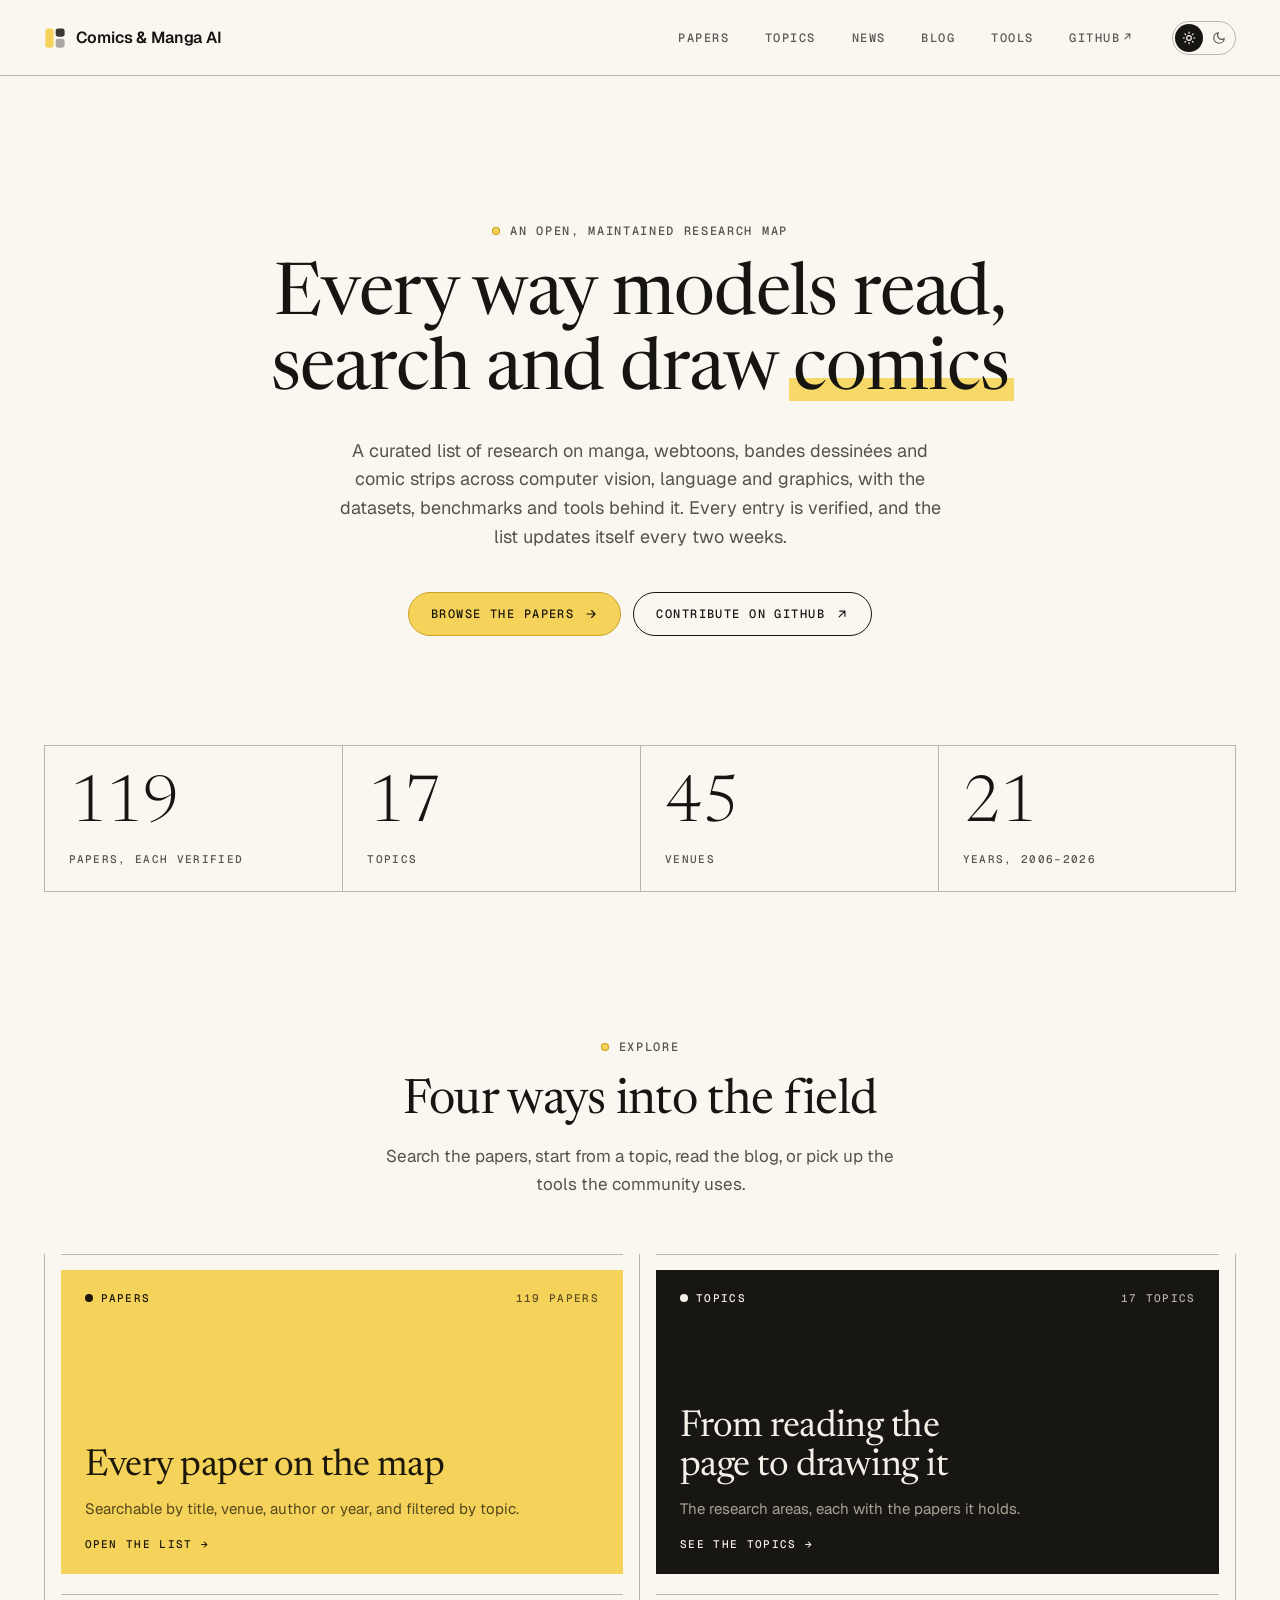
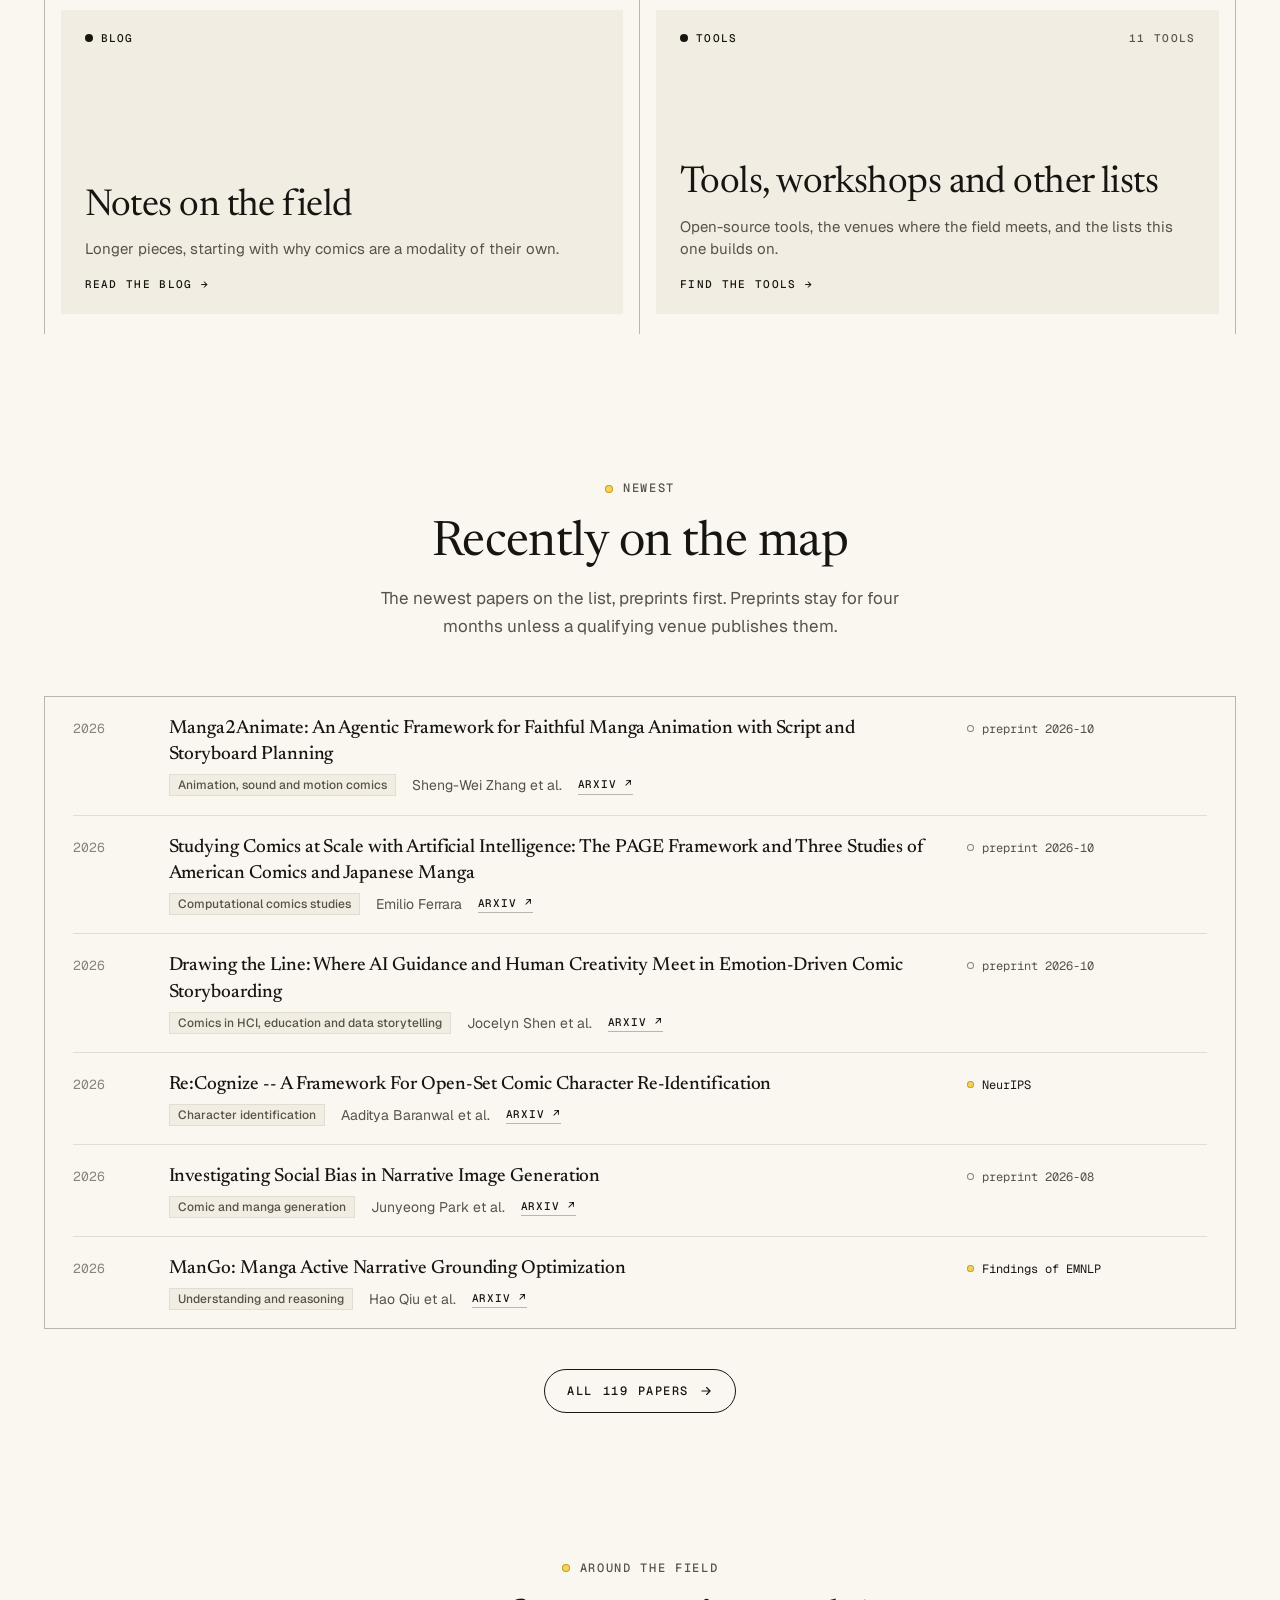
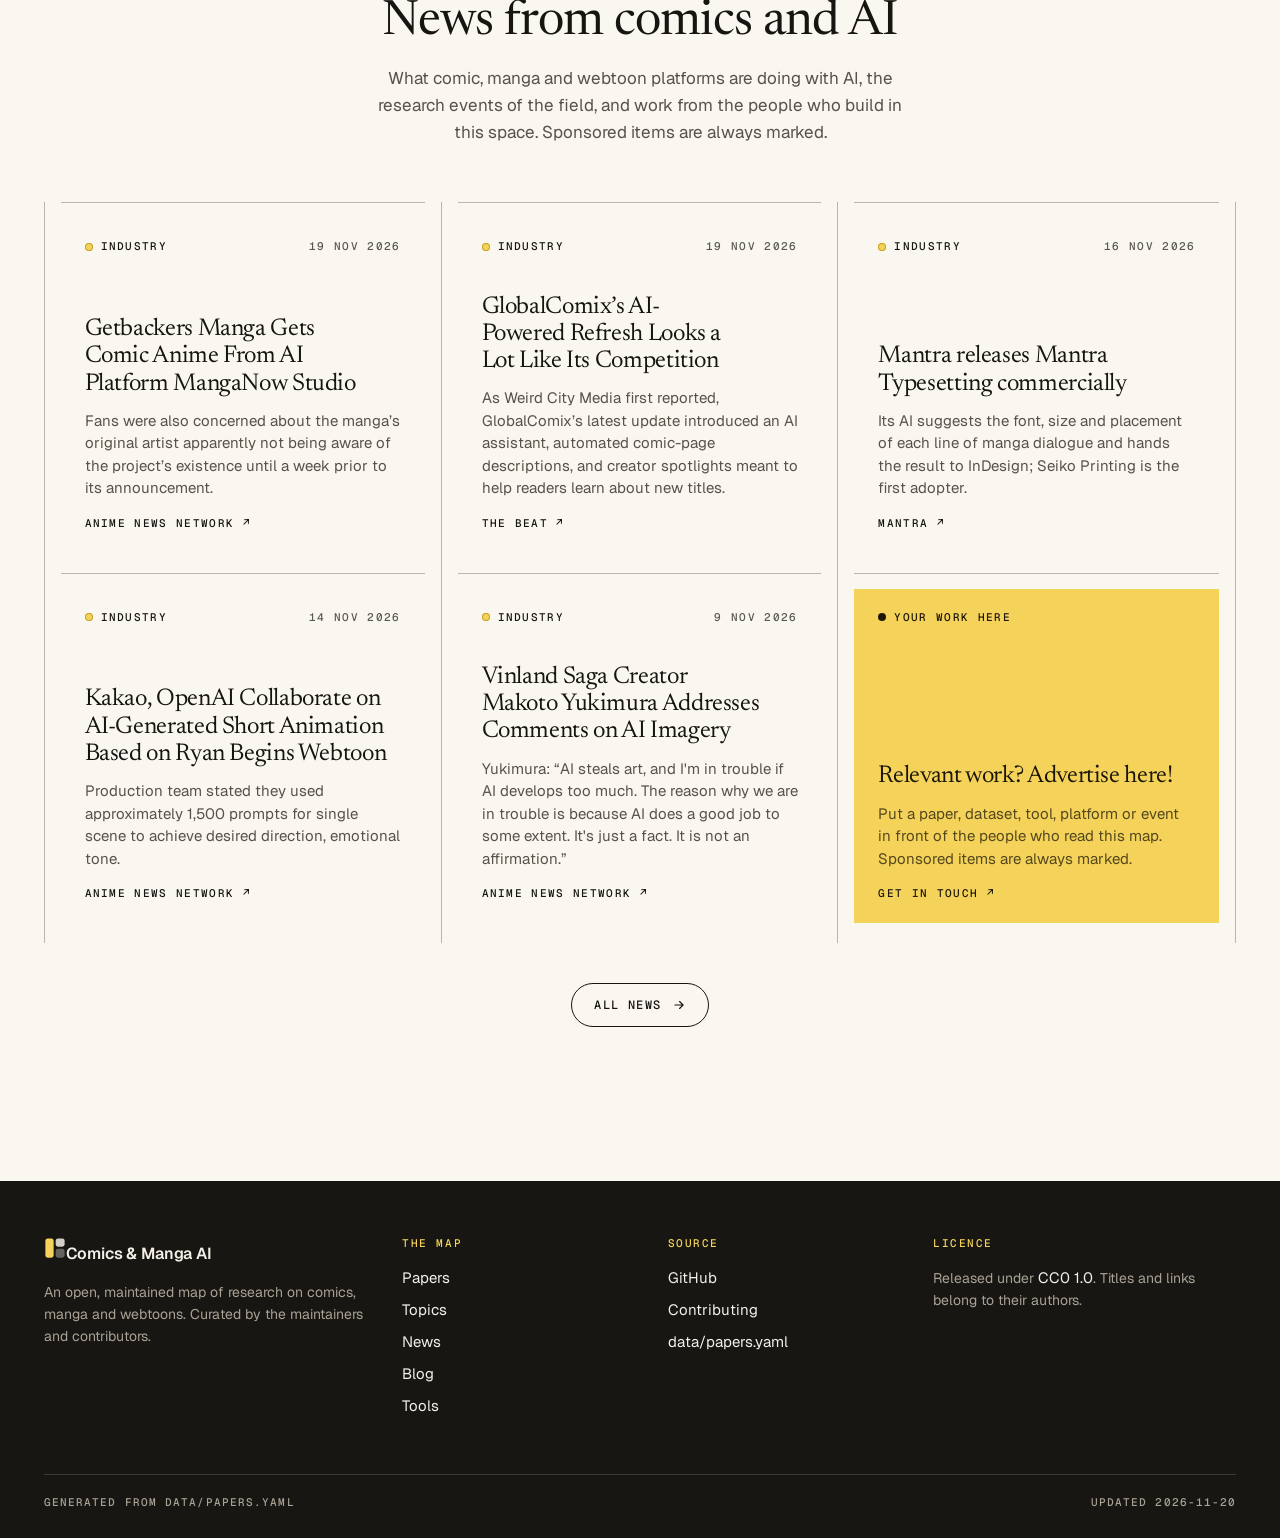
==== docs/index.html @ e6df6d10 "News page: every news item and sponsored placement on a page of its own, with a tab docs/news.html l" ====
<!doctype html>
<html lang="en">
<head>
<meta charset="utf-8">
<meta name="viewport" content="width=device-width, initial-scale=1, viewport-fit=cover">
<title>Awesome Comics &amp; Manga AI</title>
<link rel="icon" href="data:image/svg+xml,%3Csvg xmlns='http://www.w3.org/2000/svg' viewBox='0 0 32 32'%3E%3Crect x='2' y='2' width='12' height='28' rx='3.5' fill='%23f5d35a'/%3E%3Crect x='17' y='2' width='13' height='12' rx='3.5' fill='%23161512'/%3E%3Crect x='17' y='17' width='13' height='13' rx='3.5' fill='%239aa1ae'/%3E%3C/svg%3E">
<meta name="description" content="An open, maintained map of research on comics, manga and webtoons in computer vision, language and graphics.">
<meta property="og:type" content="website">
<meta property="og:site_name" content="Awesome Comics &amp; Manga AI">
<meta property="og:title" content="Awesome Comics &amp; Manga AI">
<meta property="og:description" content="An open, maintained map of research on comics, manga and webtoons in computer vision, language and graphics.">
<meta property="og:url" content="https://sochastic.me/awesome-comics-ai/">
<meta property="og:image" content="https://sochastic.me/awesome-comics-ai/assets/og.png">
<meta property="og:image:width" content="2400">
<meta property="og:image:height" content="1260">
<meta property="og:image:alt" content="Comics &amp; Manga AI: every way models read, search and draw comics. Papers, topics, blog and tools.">
<meta name="twitter:card" content="summary_large_image">
<meta name="twitter:title" content="Awesome Comics &amp; Manga AI">
<meta name="twitter:description" content="An open, maintained map of research on comics, manga and webtoons in computer vision, language and graphics.">
<meta name="twitter:image" content="https://sochastic.me/awesome-comics-ai/assets/og.png">
<link rel="preconnect" href="https://fonts.googleapis.com">
<link rel="preconnect" href="https://fonts.gstatic.com" crossorigin>
<link href="https://fonts.googleapis.com/css2?family=Geist:wght@300;400;500;600&family=Geist+Mono:wght@400;500&family=Newsreader:ital,opsz,wght@0,6..72,300..600;1,6..72,300..600&display=swap" rel="stylesheet">
<link rel="stylesheet" href="assets/site.css">
<script>try { var t = localStorage.getItem("theme"); if (t) document.documentElement.setAttribute("data-theme", t); } catch (e) {}</script>
<script src="assets/site.js" defer></script>
</head>
<body data-page="home">
<header class="top">
  <div class="wrap bar">
    <a class="brand" href="index.html"><svg class="mark" viewBox="0 0 32 32" aria-hidden="true"><rect x="2" y="2" width="12" height="28" rx="3.5" fill="#f5d35a"/><rect x="17" y="2" width="13" height="12" rx="3.5" fill="currentColor" opacity=".85"/><rect x="17" y="17" width="13" height="13" rx="3.5" fill="currentColor" opacity=".35"/></svg>Comics &amp; Manga AI</a>
    <nav class="nav" aria-label="Main">
      <a class="tab" href="papers.html"><svg viewBox="0 0 24 24" fill="none" stroke="currentColor" stroke-width="1.7" stroke-linecap="round" stroke-linejoin="round" aria-hidden="true"><path d="M14 3H7a2 2 0 0 0-2 2v14a2 2 0 0 0 2 2h10a2 2 0 0 0 2-2V8z"/><path d="M14 3v5h5M9 13h6M9 17h4"/></svg><span>Papers</span></a>
      <a class="tab" href="topics.html"><svg viewBox="0 0 24 24" fill="none" stroke="currentColor" stroke-width="1.7" stroke-linecap="round" stroke-linejoin="round" aria-hidden="true"><rect x="3" y="3" width="7.5" height="18" rx="2"/><rect x="13.5" y="3" width="7.5" height="7.5" rx="2"/><rect x="13.5" y="13.5" width="7.5" height="7.5" rx="2"/></svg><span>Topics</span></a>
      <a class="tab" href="news.html"><svg viewBox="0 0 24 24" fill="none" stroke="currentColor" stroke-width="1.7" stroke-linecap="round" stroke-linejoin="round" aria-hidden="true"><path d="M4 5.5A1.5 1.5 0 0 1 5.5 4h11A1.5 1.5 0 0 1 18 5.5V18a2 2 0 0 0 2 2H6a2 2 0 0 1-2-2z"/><path d="M18 9h1.5A1.5 1.5 0 0 1 21 10.5V18a2 2 0 0 1-2 2"/><path d="M8 8h6M8 12h6M8 16h3"/></svg><span>News</span></a>
      <a class="tab" href="blog.html"><svg viewBox="0 0 24 24" fill="none" stroke="currentColor" stroke-width="1.7" stroke-linecap="round" stroke-linejoin="round" aria-hidden="true"><path d="M3 5.5A1.5 1.5 0 0 1 4.5 4H9a3 3 0 0 1 3 3v13a2.5 2.5 0 0 0-2.5-2.5h-5A1.5 1.5 0 0 1 3 16z"/><path d="M21 5.5A1.5 1.5 0 0 0 19.5 4H15a3 3 0 0 0-3 3v13a2.5 2.5 0 0 1 2.5-2.5h5a1.5 1.5 0 0 0 1.5-1.5z"/></svg><span>Blog</span></a>
      <a class="tab" href="tools.html"><svg viewBox="0 0 24 24" fill="none" stroke="currentColor" stroke-width="1.7" stroke-linecap="round" stroke-linejoin="round" aria-hidden="true"><path d="M14.7 6.3a4 4 0 0 0-5.4 5.4L3 18l3 3 6.3-6.3a4 4 0 0 0 5.4-5.4l-2.6 2.6-2.4-.6-.6-2.4z"/></svg><span>Tools</span></a>
      <a class="tab" data-repo="" href="https://github.com/eternal-f1ame/awesome-comics-ai"><svg viewBox="0 0 24 24" fill="none" stroke="currentColor" stroke-width="1.7" stroke-linecap="round" stroke-linejoin="round" aria-hidden="true"><path d="M9 19c-4.3 1.4-4.3-2.5-6-3m12 5v-3.5c0-1 .1-1.4-.5-2 2.8-.3 5.5-1.4 5.5-6a4.6 4.6 0 0 0-1.3-3.2 4.2 4.2 0 0 0-.1-3.2s-1.1-.3-3.5 1.3a12.3 12.3 0 0 0-6.2 0C6.5 2.8 5.4 3.1 5.4 3.1a4.2 4.2 0 0 0-.1 3.2A4.6 4.6 0 0 0 4 9.5c0 4.6 2.7 5.7 5.5 6-.6.6-.6 1.2-.5 2V21"/></svg><span>GitHub</span><span class="ext" aria-hidden="true">↗</span></a>
    </nav>
    <div class="theme" role="group" aria-label="Colour theme">
      <button type="button" data-t="light" aria-label="Light theme" aria-pressed="false"><svg viewBox="0 0 24 24" fill="none" stroke="currentColor" stroke-width="2" stroke-linecap="round"><circle cx="12" cy="12" r="4"/><path d="M12 2v2M12 20v2M4.9 4.9l1.4 1.4M17.7 17.7l1.4 1.4M2 12h2M20 12h2M4.9 19.1l1.4-1.4M17.7 6.3l1.4-1.4"/></svg></button>
      <button type="button" data-t="dark" aria-label="Dark theme" aria-pressed="false"><svg viewBox="0 0 24 24" fill="none" stroke="currentColor" stroke-width="2" stroke-linecap="round" stroke-linejoin="round"><path d="M21 12.8A9 9 0 1 1 11.2 3a7 7 0 0 0 9.8 9.8z"/></svg></button>
    </div>
  </div>
</header>

<main class="wrap" id="top">
  <header class="hero">
    <p class="eyebrow">An open, maintained research map</p>
    <h1>Every way models read, search and draw <span class="hl">comics</span></h1>
    <p class="lead">A curated list of research on manga, webtoons, bandes dessinées and comic strips across computer vision, language and graphics, with the datasets, benchmarks and tools behind it. Every entry is verified, and the list updates itself every two weeks.</p>
    <div class="cta">
      <a class="btn primary" href="papers.html">Browse the papers <svg viewBox="0 0 24 24" fill="none" stroke="currentColor" stroke-width="2" stroke-linecap="round" stroke-linejoin="round" aria-hidden="true"><path d="M5 12h14M13 6l6 6-6 6"/></svg></a>
      <a class="btn" data-repo="" href="https://github.com/eternal-f1ame/awesome-comics-ai">Contribute on GitHub <svg viewBox="0 0 24 24" fill="none" stroke="currentColor" stroke-width="2" stroke-linecap="round" stroke-linejoin="round" aria-hidden="true"><path d="M7 17 17 7M8 7h9v9"/></svg></a>
    </div>
  </header>

  <div class="stats frame reveal" id="stats"></div>

  <section>
    <div class="sechead reveal"><p class="eyebrow">Explore</p><h2>Four ways into the field</h2><p>Search the papers, start from a topic, read the blog, or pick up the tools the community uses.</p></div>
    <div class="tiles">
      <div class="cell reveal"><a class="tile sun" href="papers.html"><span class="k"><span>Papers</span><em data-count="papers">Papers</em></span><h3>Every paper on the map</h3><p>Searchable by title, venue, author or year, and filtered by topic.</p><span class="go">Open the list →</span></a></div>
      <div class="cell reveal"><a class="tile ink" href="topics.html"><span class="k"><span>Topics</span><em data-count="topics">Topics</em></span><h3>From reading the page to drawing it</h3><p>The research areas, each with the papers it holds.</p><span class="go">See the topics →</span></a></div>
      <div class="cell reveal"><a class="tile" href="blog.html"><span class="k"><span>Blog</span></span><h3>Notes on the field</h3><p>Longer pieces, starting with why comics are a modality of their own.</p><span class="go">Read the blog →</span></a></div>
      <div class="cell reveal"><a class="tile" href="tools.html"><span class="k"><span>Tools</span><em data-count="tools">Tools</em></span><h3>Tools, workshops and other lists</h3><p>Open-source tools, the venues where the field meets, and the lists this one builds on.</p><span class="go">Find the tools →</span></a></div>
    </div>
  </section>

  <section>
    <div class="sechead reveal"><p class="eyebrow">Newest</p><h2>Recently on the map</h2><p>The newest papers on the list, preprints first. Preprints stay for four months unless a qualifying venue publishes them.</p></div>
    <div class="list frame reveal" id="newest"></div>
    <div class="more"><a class="btn" href="papers.html">All <span data-count="papers-n"></span> papers <svg viewBox="0 0 24 24" fill="none" stroke="currentColor" stroke-width="2" stroke-linecap="round" stroke-linejoin="round" aria-hidden="true"><path d="M5 12h14M13 6l6 6-6 6"/></svg></a></div>
  </section>

  <section>
    <div class="sechead reveal"><p class="eyebrow">Around the field</p><h2>News from comics and AI</h2><p>What comic, manga and webtoon platforms are doing with AI, the research events of the field, and work from the people who build in this space. Sponsored items are always marked.</p></div>
    <div class="tiles three" id="news"></div>
    <div class="more"><a class="btn" href="news.html">All news <svg viewBox="0 0 24 24" fill="none" stroke="currentColor" stroke-width="2" stroke-linecap="round" stroke-linejoin="round" aria-hidden="true"><path d="M5 12h14M13 6l6 6-6 6"/></svg></a></div>
  </section>
</main>

<footer class="foot">
  <div class="wrap">
    <div class="cols">
      <div><a class="brand" href="index.html"><svg class="mark" viewBox="0 0 32 32" aria-hidden="true"><rect x="2" y="2" width="12" height="28" rx="3.5" fill="#f5d35a"/><rect x="17" y="2" width="13" height="12" rx="3.5" fill="currentColor" opacity=".85"/><rect x="17" y="17" width="13" height="13" rx="3.5" fill="currentColor" opacity=".35"/></svg>Comics &amp; Manga AI</a><p>An open, maintained map of research on comics, manga and webtoons. Curated by the maintainers and contributors.</p></div>
      <div><p class="fl">The map</p><a href="papers.html">Papers</a><a href="topics.html">Topics</a><a href="news.html">News</a><a href="blog.html">Blog</a><a href="tools.html">Tools</a></div>
      <div><p class="fl">Source</p><a data-repo="" href="https://github.com/eternal-f1ame/awesome-comics-ai">GitHub</a><a data-repo="/blob/main/CONTRIBUTING.md" href="https://github.com/eternal-f1ame/awesome-comics-ai/blob/main/CONTRIBUTING.md">Contributing</a><a data-repo="/blob/main/data/papers.yaml" href="https://github.com/eternal-f1ame/awesome-comics-ai/blob/main/data/papers.yaml">data/papers.yaml</a></div>
      <div><p class="fl">Licence</p><p>Released under <a href="https://creativecommons.org/publicdomain/zero/1.0/" style="display:inline;margin:0">CC0 1.0</a>. Titles and links belong to their authors.</p></div>
    </div>
    <div class="base"><span>Generated from data/papers.yaml</span><span id="updated-foot"></span></div>
  </div>
</footer>
</body>
</html>
---- docs/assets/site.css ----
/* Units: rem for text, spacing, sizes and radii, so the page follows the reader's text size; em for breakpoints, so the layout reflows
   when that size grows; px only for hairlines (2px or less), borders, shadows, blur, motion offsets and textures. */
/* A flat warm sheet, ink type, hairline rules that organise every page into a framed grid, and one highlighter yellow. */
:root {
  --bg: #faf7f1; --tint: #f2ede3; --tint-2: #ebe5d9; --ink: #171512; --muted: #57524a; --faint: #8a8478;
  --rule: #bbb6ac; --line: #e2ddd3;
  --accent: #f5d35a; --accent-2: #efc93f; --accent-ink: #1c1708; --accent-soft: rgba(245, 211, 90, .32); --accent-text: #7a5b00; --accent-line: #c9a227; --hl: #f6d968;
  --dark: #181613; --dark-2: #24211d; --dark-ink: #f4f0e7; --dark-muted: #a9a294; --dark-rule: rgba(244, 240, 231, .16);
  --g3: #d9d3c7;
  --serif: Newsreader, "Iowan Old Style", "Palatino Linotype", Palatino, Georgia, serif;
  --sans: Geist, system-ui, -apple-system, "Segoe UI", Roboto, sans-serif;
  --monof: "Geist Mono", ui-monospace, SFMono-Regular, Menlo, monospace;
  --gut: clamp(1.125rem, 3.4vw, 3rem);
  color-scheme: light;
}
@media (prefers-color-scheme: dark) {
  :root:not([data-theme="light"]) {
    --bg: #141311; --tint: #1c1a17; --tint-2: #24211d; --ink: #ede8dd; --muted: #b0a898; --faint: #7e786c;
    --rule: rgba(237, 232, 221, .24); --line: rgba(237, 232, 221, .1);
    --accent: #f3d56e; --accent-2: #f6dd85; --accent-ink: #17140a; --accent-soft: rgba(243, 213, 110, .16); --accent-text: #f1d77f; --accent-line: #f3d56e; --hl: rgba(243, 213, 110, .34);
    --dark: #221f1b; --dark-2: #2b2823; --dark-ink: #ede8dd; --dark-muted: #a39c8e; --dark-rule: rgba(237, 232, 221, .14);
    --g3: #3a352e; color-scheme: dark;
  }
}
:root[data-theme="dark"] {
  --bg: #141311; --tint: #1c1a17; --tint-2: #24211d; --ink: #ede8dd; --muted: #b0a898; --faint: #7e786c;
  --rule: rgba(237, 232, 221, .24); --line: rgba(237, 232, 221, .1);
  --accent: #f3d56e; --accent-2: #f6dd85; --accent-ink: #17140a; --accent-soft: rgba(243, 213, 110, .16); --accent-text: #f1d77f; --accent-line: #f3d56e; --hl: rgba(243, 213, 110, .34);
  --dark: #221f1b; --dark-2: #2b2823; --dark-ink: #ede8dd; --dark-muted: #a39c8e; --dark-rule: rgba(237, 232, 221, .14);
  --g3: #3a352e; color-scheme: dark;
}
* { box-sizing: border-box; }
html { scroll-behavior: smooth; scroll-padding-top: 5.5rem; overflow-x: clip; }
body { margin: 0; background: var(--bg); color: var(--ink); font: 1rem/1.6 var(--sans); -webkit-font-smoothing: antialiased; overflow-x: clip; }
a { color: inherit; }
.mono { font-family: var(--monof); }
.wrap { max-width: 90rem; margin: 0 auto; padding: 0 var(--gut); }
h1, h2 { font-family: var(--serif); font-weight: 400; letter-spacing: -.014em; font-optical-sizing: auto; }

/* the header: the name on the left, the pages on the right, a hairline under both */
.top { position: sticky; top: 0; z-index: 20; background: var(--bg); view-transition-name: site-top; }
.bar { display: flex; align-items: center; gap: 2.5rem; height: 4.75rem; border-bottom: 1px solid var(--rule); }
.brand { display: flex; align-items: center; gap: 0.625rem; margin-right: auto; font-weight: 600; font-size: 1rem; letter-spacing: -.01em; text-decoration: none; white-space: nowrap; }
.mark { width: 1.375rem; height: 1.375rem; flex: none; }
.nav { position: relative; display: flex; align-items: center; gap: 2.25rem; }
.nav a.tab { position: relative; display: flex; align-items: center; padding: 0.5rem 0; font: 500 0.75rem/1 var(--monof); letter-spacing: .12em; text-transform: uppercase; color: var(--ink); text-decoration: none; opacity: .7; transition: opacity .2s; }
.nav a.tab:hover, .nav a.tab.on { opacity: 1; }
.nav a.tab svg { display: none; width: 1.25rem; height: 1.25rem; flex: none; }
.nav a.tab .ext { margin-left: 0.25rem; }
.nav-line { position: absolute; left: 0; top: 0; height: 1.5px; width: 0; background: var(--ink); opacity: 0; pointer-events: none;
  transition: transform .45s cubic-bezier(.3, 1.1, .4, 1), width .45s cubic-bezier(.3, 1.1, .4, 1), opacity .2s; }
.theme { display: flex; gap: 2px; padding: 0.125rem; border: 1px solid var(--rule); border-radius: 999px; }
.theme button { width: 1.75rem; height: 1.75rem; border: 0; border-radius: 999px; background: transparent; color: var(--muted); display: grid; place-items: center; cursor: pointer; transition: background .2s, color .2s; }
.theme button[aria-pressed="true"] { background: var(--ink); color: var(--bg); }
.theme svg { width: 0.875rem; height: 0.875rem; }

/* labels: a dot and small capitals */
.eyebrow { display: inline-flex; align-items: center; gap: 0.625rem; margin: 0 0 1.375rem; font: 500 0.75rem/1.2 var(--monof); letter-spacing: .14em; text-transform: uppercase; color: var(--muted); }
.eyebrow::before { content: ""; width: 0.5rem; height: 0.5rem; border-radius: 50%; background: var(--accent); box-shadow: inset 0 0 0 1px var(--accent-line); flex: none; }

/* the home statement and every page's title: centred, with room around them */
.hero, .pagehead { text-align: center; }
.hero { padding: clamp(5rem, 11vw, 9.5rem) 0 clamp(4rem, 8.5vw, 7.5rem); }
.hero h1 { margin: 0 auto; max-width: 15em; font-size: clamp(2.5rem, 5.6vw, 4.75rem); line-height: 1.05; text-wrap: balance; }
.hl { background: linear-gradient(transparent 58%, var(--hl) 58%, var(--hl) 90%, transparent 90%); padding: 0 .06em; margin: 0 -.06em; -webkit-box-decoration-break: clone; box-decoration-break: clone; }
.lead { margin: 1.625rem auto 0; max-width: 38rem; font-size: 1.125rem; line-height: 1.6; color: var(--muted); text-wrap: pretty; }
.pagehead { padding: clamp(4.5rem, 10vw, 8.5rem) 0 clamp(3rem, 6.5vw, 5.5rem); }
.pagehead h1 { margin: 0 auto; max-width: 14em; font-size: clamp(2.75rem, 6.6vw, 5.5rem); line-height: 1.02; letter-spacing: -.022em; text-wrap: balance; }
.cta { display: flex; justify-content: center; gap: 0.75rem; flex-wrap: wrap; margin-top: 2.5rem; }
.btn { display: inline-flex; align-items: center; gap: 0.625rem; padding: 0.875rem 1.375rem; border: 1px solid var(--ink); border-radius: 999px; font: 500 0.75rem/1 var(--monof); letter-spacing: .12em; text-transform: uppercase; text-decoration: none; transition: background .2s, color .2s, border-color .2s; }
.btn:hover { background: var(--ink); color: var(--bg); }
.btn.primary { background: var(--accent); border-color: var(--accent-line); color: var(--accent-ink); }
.btn.primary:hover { background: var(--accent-2); color: var(--accent-ink); }
.btn svg { width: 0.875rem; height: 0.875rem; flex: none; }

/* a framed block: hairlines down both sides, as the grid's edges */
.frame { border-left: 1px solid var(--rule); border-right: 1px solid var(--rule); }

/* numbers */
.stats { display: grid; grid-template-columns: repeat(4, minmax(0, 1fr)); border-top: 1px solid var(--rule); border-bottom: 1px solid var(--rule); }
.stats div { padding: 1.75rem 1.5rem 1.5rem; border-left: 1px solid var(--rule); }
.stats div:first-child { border-left: 0; }
.stats b { display: block; font-family: var(--serif); font-weight: 300; font-size: clamp(2.5rem, 5vw, 4.25rem); letter-spacing: -.02em; line-height: 1; font-variant-numeric: lining-nums; }
.stats span { display: block; margin-top: 0.875rem; font: 500 0.6875rem/1.4 var(--monof); letter-spacing: .12em; text-transform: uppercase; color: var(--muted); }

/* section titles, centred like the page titles but smaller */
.sechead { text-align: center; margin: clamp(5.5rem, 11vw, 9rem) auto clamp(2.5rem, 5vw, 3.5rem); max-width: 44rem; }
.sechead h2 { margin: 0; font-size: clamp(2rem, 3.8vw, 3.25rem); line-height: 1.06; text-wrap: balance; }
.sechead p:not(.eyebrow) { margin: 1rem auto 0; max-width: 34rem; font-size: 1.0625rem; color: var(--muted); }
.subhead { display: flex; align-items: baseline; justify-content: space-between; gap: 1rem; margin: clamp(4rem, 8vw, 6rem) 0 0; padding: 0 0 1rem; font: 500 0.75rem/1.2 var(--monof); letter-spacing: .14em; text-transform: uppercase; color: var(--muted); }

/* tiles: a grid framed by hairlines, a hairline above each tile */
/* the frame stays whole when the last row is short: the grid carries both outer lines, each cell the line on its right but the last in its row */
.tiles { display: grid; grid-template-columns: repeat(2, minmax(0, 1fr)); border-left: 1px solid var(--rule); border-right: 1px solid var(--rule); }
.tiles.three { grid-template-columns: repeat(3, minmax(0, 1fr)); }
.cell { position: relative; padding: 1rem 1rem 1.25rem; border-right: 1px solid var(--rule); }
.tiles > .cell:nth-child(2n), .tiles.three > .cell:nth-child(3n) { border-right: 0; }
.tiles.three > .cell:nth-child(3n + 1), .tiles.three > .cell:nth-child(3n + 2) { border-right: 1px solid var(--rule); }
.cell::before { content: ""; position: absolute; top: 0; left: 1rem; right: 1rem; height: 1px; background: var(--rule); }
.tile { display: flex; flex-direction: column; height: 100%; min-height: 19rem; padding: 1.375rem 1.5rem 1.5rem; background: var(--tint); text-decoration: none; transition: background .25s; }
.tiles.three .tile { min-height: 15rem; }
.tile:hover { background: var(--tint-2); }
.tile.plain { background: transparent; }
.tile.plain:hover { background: var(--tint); }
.tile.ink { background: var(--dark); color: var(--dark-ink); }
.tile.ink:hover { background: var(--dark-2); }
.tile.sun { background: var(--accent); color: var(--accent-ink); }
.tile.sun:hover { background: var(--accent-2); }
/* a sponsored item: the tint of the page tiles, a hairline frame and its label in ochre, so it never passes for news */
.tile.ad { box-shadow: inset 0 0 0 1px var(--accent-line); }
.tile.ad .k { color: var(--accent-text); }
.tile .k { display: flex; align-items: center; gap: 0.5rem; font: 500 0.6875rem/1.2 var(--monof); letter-spacing: .12em; text-transform: uppercase; }
.tile .k::before { content: ""; width: 0.5rem; height: 0.5rem; border-radius: 50%; background: currentColor; flex: none; }
.tile .k em { margin-left: auto; font-style: normal; opacity: .7; }
.tile h3 { margin: auto 0 0; padding-top: 2.5rem; font-family: var(--serif); font-weight: 400; font-size: clamp(1.875rem, 2.9vw, 2.75rem); line-height: 1.04; letter-spacing: -.015em; text-wrap: balance; }
.tiles.three .tile h3 { font-size: clamp(1.375rem, 1.9vw, 1.75rem); line-height: 1.12; }
.tile p { margin: 0.75rem 0 0; max-width: 32rem; font-size: 0.9375rem; line-height: 1.5; color: var(--muted); }
.tile.ink p { color: var(--dark-muted); }
.tile.sun p { color: rgba(28, 23, 8, .74); }
.tile .go { display: inline-block; margin-top: 1.125rem; font: 500 0.6875rem/1 var(--monof); letter-spacing: .12em; text-transform: uppercase; transition: transform .25s; }
.tile:hover .go { transform: translateX(0.25rem); }

/* the list: a search, filter pills, and rows ruled like a table inside the frame */
/* the search and the topic menu side by side */
.controls { display: flex; gap: 0.75rem; max-width: 72rem; margin: 0 auto; }
.controls .search { flex: 1; min-width: 0; max-width: none; margin: 0; }
.pick { position: relative; flex: 0 0 19rem; display: block; }
.pick select { appearance: none; -webkit-appearance: none; width: 100%; height: 3.5rem; margin: 0; padding: 0 3rem 0 1.25rem; border: 1px solid var(--rule); border-radius: 0; background: var(--bg); color: var(--ink); font: 500 0.75rem/1 var(--monof); letter-spacing: .1em; text-transform: uppercase; text-overflow: ellipsis; cursor: pointer; transition: border-color .2s, background .2s; }
.pick select:hover, .pick select:focus-visible { border-color: var(--ink); outline: none; }
.pick.on select { background: var(--accent); border-color: var(--accent-line); color: var(--accent-ink); }
.pick svg { position: absolute; right: 1.125rem; top: 50%; width: 1rem; height: 1rem; transform: translateY(-50%); pointer-events: none; color: var(--muted); }
.pick.on svg { color: var(--accent-ink); }
/* the preprint switch: off shows published papers only */
.toggle { flex: none; display: inline-flex; align-items: center; gap: 0.75rem; height: 3.5rem; padding: 0 1.25rem; border: 1px solid var(--rule); background: var(--bg); color: var(--ink); font: 500 0.75rem/1 var(--monof); letter-spacing: .1em; text-transform: uppercase; cursor: pointer; white-space: nowrap; transition: border-color .2s, background .2s; }
.toggle:hover { border-color: var(--ink); }
.toggle .box { width: 0.875rem; height: 0.875rem; border: 1px solid currentColor; display: grid; place-items: center; }
.toggle[aria-pressed="true"] { background: var(--accent); border-color: var(--accent-line); color: var(--accent-ink); }
.toggle[aria-pressed="true"] .box::after { content: ""; width: 0.5rem; height: 0.5rem; background: currentColor; }
.toggle small { font-size: 0.6875rem; opacity: .6; }
.toggle:focus-visible { outline: 2px solid var(--accent-line); outline-offset: 3px; }
.sr { position: absolute; width: 1px; height: 1px; overflow: hidden; clip: rect(0 0 0 0); white-space: nowrap; }
.search { display: flex; align-items: center; gap: 0.875rem; max-width: 46rem; height: 3.5rem; margin: 0 auto; padding: 0 1.25rem; border: 1px solid var(--rule); background: var(--bg); transition: border-color .2s; }
.search:focus-within { border-color: var(--ink); }
.search svg { width: 1.125rem; height: 1.125rem; color: var(--muted); flex: none; }
.search input { flex: 1; min-width: 0; border: 0; background: transparent; font: inherit; font-size: 1.0625rem; color: var(--ink); outline: none; }
.search input::placeholder { color: var(--faint); }
.search kbd { font: 500 0.75rem/1 var(--monof); color: var(--muted); border: 1px solid var(--line); padding: 0.3125rem 0.4375rem; }
.try { display: flex; flex-wrap: wrap; justify-content: center; align-items: center; gap: 0.5rem; margin: 1rem auto 0; }
.try span { font: 500 0.6875rem/1 var(--monof); letter-spacing: .12em; text-transform: uppercase; color: var(--faint); margin-right: 0.25rem; }
.pill { border: 1px solid var(--rule); background: transparent; color: var(--ink); border-radius: 999px; font: 500 0.6875rem/1.2 var(--monof); letter-spacing: .1em; text-transform: uppercase; cursor: pointer; transition: background .2s, color .2s, border-color .2s; }
.pill { padding: 0.4375rem 0.75rem; }
.pill:hover { border-color: var(--ink); }
.count { margin: 0.5rem 0 0; font: 500 0.6875rem/1.4 var(--monof); letter-spacing: .1em; text-transform: uppercase; color: var(--muted); min-height: 1.4em; }
.list { border-top: 1px solid var(--rule); border-bottom: 1px solid var(--rule); padding: 0 1.75rem; }
#results.list { margin-top: 0.75rem; }
#results .paper:first-child { padding-top: 1.375rem; }
.paper { display: grid; grid-template-columns: 4.5rem minmax(0, 1fr) minmax(9rem, 15rem); gap: 1.5rem; align-items: baseline; padding: 1.125rem 0; border-bottom: 1px solid var(--line); }
#results .paper:last-child, #newest .paper:last-child { border-bottom: 0; }
.paper .yr { font: 0.8125rem/1.4 var(--monof); color: var(--faint); }
.paper .t { font-family: var(--serif); font-size: 1.1875rem; font-weight: 500; letter-spacing: -.003em; line-height: 1.3; text-decoration: none; }
.paper .t:hover { text-decoration: underline; text-decoration-color: var(--accent-line); text-decoration-thickness: 2px; text-underline-offset: 3px; }
.meta { display: flex; flex-wrap: wrap; align-items: center; gap: 0.25rem 1rem; margin-top: 0.375rem; font-size: 0.875rem; color: var(--muted); }
.meta a { font: 500 0.6875rem/1.6 var(--monof); letter-spacing: .08em; text-transform: uppercase; text-decoration: none; color: var(--ink); border-bottom: 1px solid var(--rule); }
.meta a:hover { border-color: var(--ink); }
/* a paper's topic, as a tag: a click filters the list by it */
.meta a.tag { padding: 0.0625rem 0.5rem; border: 1px solid var(--line); background: var(--tint); color: var(--muted); font: 500 0.75rem/1.5 var(--sans); letter-spacing: 0; text-transform: none; transition: border-color .2s, color .2s, background .2s; }
.meta a.tag:hover { border-color: var(--ink); color: var(--ink); }
.meta a.tag.on { background: var(--accent-soft); border-color: var(--accent-line); color: var(--ink); }
.venue { display: inline-flex; align-items: baseline; gap: 0.5rem; font: 0.75rem/1.4 var(--monof); color: var(--ink); }
.venue::before { content: ""; width: 0.4375rem; height: 0.4375rem; border-radius: 50%; background: var(--accent); box-shadow: inset 0 0 0 1px var(--accent-line); flex: none; transform: translateY(-0.0625rem); }
.venue.pre { color: var(--muted); }
.venue.pre::before { background: transparent; box-shadow: inset 0 0 0 1px var(--faint); }
.empty { padding: 1.875rem 0; color: var(--muted); }
.more { display: flex; justify-content: center; margin-top: 2.5rem; }

/* the footer: a dark block with the map, the source and the licence */
.foot { margin-top: clamp(6rem, 12vw, 10rem); background: var(--dark); color: var(--dark-ink); }
.foot .cols { display: grid; grid-template-columns: 1.4fr 1fr 1fr 1.3fr; gap: 2rem; padding: 3.5rem 0 3rem; }
.foot .fl { margin: 0 0 1rem; font: 500 0.6875rem/1.2 var(--monof); letter-spacing: .14em; text-transform: uppercase; color: var(--accent); }
.foot a { display: block; width: fit-content; margin: 0 0 0.5rem; font-size: 0.9375rem; text-decoration: none; color: var(--dark-ink); }
.foot a:hover { text-decoration: underline; text-underline-offset: 3px; }
.foot p { margin: 0; font-size: 0.875rem; line-height: 1.55; color: var(--dark-muted); max-width: 22rem; }
.foot .brand { margin: 0 0 1rem; font-size: 1rem; }
.foot .base { display: flex; flex-wrap: wrap; justify-content: space-between; gap: 0.5rem 2rem; padding: 1.25rem 0 1.75rem; border-top: 1px solid var(--dark-rule); font: 500 0.6875rem/1.4 var(--monof); letter-spacing: .1em; text-transform: uppercase; color: var(--dark-muted); }

.reveal { opacity: 0; transform: translateY(1.125rem); transition: opacity .7s ease, transform .7s cubic-bezier(.2, .8, .2, 1); }
.reveal.in { opacity: 1; transform: none; }
.pill:focus-visible, .pick select:focus-visible, .tile:focus-visible, .btn:focus-visible, .nav a:focus-visible, .theme button:focus-visible, .brand:focus-visible, .foot a:focus-visible { outline: 2px solid var(--accent-line); outline-offset: 3px; }
@media (prefers-reduced-motion: reduce) {
  *, *::before, *::after { animation: none !important; transition: none !important; }
  .reveal { opacity: 1; transform: none; }
  html { scroll-behavior: auto; }
}
@media (prefers-reduced-motion: no-preference) { @view-transition { navigation: auto; } }

/* the blog index and each post, in one reading column */
.post { max-width: 40rem; margin: 0 auto; padding-top: clamp(3.5rem, 8vw, 6.5rem); }
.back { display: inline-flex; gap: 0.375rem; margin-bottom: 2.25rem; font: 500 0.6875rem/1.2 var(--monof); letter-spacing: .12em; text-transform: uppercase; color: var(--muted); text-decoration: none; }
.back:hover { color: var(--ink); }
.post h1 { font-size: clamp(2.375rem, 5.4vw, 3.5rem); line-height: 1.06; margin: 0 0 1.125rem; text-wrap: balance; }
.post .dek { font-family: var(--serif); font-size: 1.375rem; line-height: 1.45; color: var(--muted); margin: 0; }
.post .byline { margin: 1.5rem 0 0; padding-bottom: 1.5rem; border-bottom: 1px solid var(--rule); font: 500 0.6875rem/1.5 var(--monof); letter-spacing: .1em; text-transform: uppercase; color: var(--faint); }
.prose { font-family: var(--serif); font-size: 1.25rem; line-height: 1.7; margin-top: 2.25rem; font-optical-sizing: auto; hanging-punctuation: first; }
.prose p { margin: 0 0 1.15em; }
.prose h2 { font-size: 1.75rem; line-height: 1.2; margin: 2.4em 0 0.6em; }
.prose a { color: inherit; text-decoration-color: var(--accent-line); text-decoration-thickness: 2px; text-underline-offset: 3px; }
.prose a:hover { background: var(--accent-soft); }
.prose dl { margin: 1.75em 0 2em; padding: 0.25em 0 0.25em 1.25rem; border-left: 3px solid var(--accent); }
.prose dt { font-weight: 600; font-size: 1.0625rem; font-family: var(--sans); letter-spacing: .01em; margin-top: 0.9em; }
.prose dt:first-child { margin-top: 0; }
.prose dd { margin: 0.15em 0 0; color: var(--muted); font-size: 1.125rem; line-height: 1.6; }
.prose ol { margin: 0 0 1.4em; padding-left: 1.4em; }
.prose ol li { margin: 0 0 0.55em; padding-left: 0.25em; }
.prose ol li::marker { font-family: var(--monof); font-size: 0.8em; color: var(--accent-text); }
.prose ol small { display: block; font-size: 0.85em; color: var(--muted); }
.fig { margin: 2.25em 0 2.5em; padding: 1.25rem 0 0; border-top: 1px solid var(--ink); font-family: var(--sans); }
.bars { display: flex; align-items: flex-end; gap: 0.375rem; height: 10rem; border-bottom: 1px solid var(--ink); }
.bars div { flex: 1; background: var(--g3); height: 0; transition: height .9s cubic-bezier(.2, .8, .2, 1); position: relative; }
.bars div.hot { background: var(--accent); box-shadow: inset 0 0 0 1px var(--accent-line); }
.bars div span { position: absolute; top: -1.25rem; left: 50%; transform: translateX(-50%); font-size: 0.6875rem; color: var(--muted); }
.axis { display: flex; gap: 0.375rem; margin-top: 0.5rem; font-size: 0.6875rem; color: var(--faint); }
.axis span { flex: 1; text-align: center; }
.fig figcaption { margin-top: 0.875rem; font-size: 0.875rem; line-height: 1.5; color: var(--muted); }
.fig figcaption b { color: var(--ink); font-weight: 600; }
.postend { margin-top: 3rem; padding-top: 1.5rem; border-top: 1px solid var(--rule); display: flex; justify-content: space-between; gap: 1rem; flex-wrap: wrap; font: 500 0.6875rem/1.4 var(--monof); letter-spacing: .12em; text-transform: uppercase; }
.postend a { color: var(--ink); text-decoration: none; }
.postend a:hover { text-decoration: underline; text-decoration-color: var(--accent-line); text-underline-offset: 3px; }
.paperref { margin: 1.75rem 0 0; padding: 1rem 1.25rem; border: 1px solid var(--rule); background: var(--tint); font-size: 0.9375rem; }
.paperref > span { font: 500 0.6875rem/1.2 var(--monof); letter-spacing: .14em; text-transform: uppercase; color: var(--accent-text); }
.paperref p { margin: 0.375rem 0 0; color: var(--ink); line-height: 1.5; }
.paperref i { font-family: var(--serif); font-size: 1.0625rem; font-style: italic; }
.paperref .links { display: flex; flex-wrap: wrap; gap: 0.25rem 1.125rem; margin-top: 0.625rem; }
.paperref .links a { font: 500 0.6875rem/1.8 var(--monof); letter-spacing: .1em; text-transform: uppercase; text-decoration: none; border-bottom: 1px solid var(--accent-line); }
.paperref .links a:hover { color: var(--accent-text); }
.tablewrap { overflow-x: auto; margin: 1.5em 0 1.75em; }
.prose table { width: 100%; border-collapse: collapse; font-family: var(--sans); font-size: 0.9375rem; line-height: 1.45; }
.prose th { text-align: left; font-weight: 600; font-size: 0.8125rem; letter-spacing: .04em; color: var(--muted); padding: 0 0.875rem 0.5rem 0; border-bottom: 1px solid var(--ink); }
.prose td { vertical-align: top; padding: 0.625rem 0.875rem 0.625rem 0; border-bottom: 1px solid var(--line); }
.prose td:first-child { white-space: nowrap; }
.eq { margin: 1.25em 0 1.4em; padding: 0.875rem 0; text-align: center; font-family: var(--serif); font-size: 1.5rem; border-top: 1px solid var(--line); border-bottom: 1px solid var(--line); }
.prose sub, .prose sup { font-size: 0.68em; line-height: 0; }
.prose pre.bib { margin: 0.75em 0 0; padding: 1rem 1.125rem; overflow-x: auto; border: 1px solid var(--rule); background: var(--tint); font: 0.8125rem/1.55 var(--monof); }

@media (max-width: 64em) {
  .tiles.three { grid-template-columns: repeat(2, minmax(0, 1fr)); }
  .tiles.three > .cell:nth-child(n) { border-right: 1px solid var(--rule); }
  .tiles.three > .cell:nth-child(2n) { border-right: 0; }
  .foot .cols { grid-template-columns: 1fr 1fr; }
}
@media (max-width: 52em) {
  .bar { gap: 1.5rem; }
  .nav { gap: 1.5rem; }
  .controls { flex-wrap: wrap; }
  .controls .search { flex: 1 1 100%; }
  .pick { flex: 1 1 14rem; }
  .stats { grid-template-columns: repeat(2, minmax(0, 1fr)); }
  .stats div:nth-child(3) { border-left: 0; }
  .stats div:nth-child(n+3) { border-top: 1px solid var(--rule); }
  .paper { grid-template-columns: 4rem minmax(0, 1fr); }
  .paper .pv { grid-column: 2; margin-top: -0.75rem; }
}
/* phones: the pages move to a bar at the bottom, with icons */
@media (max-width: 40em) {
  .bar { height: 3.75rem; gap: 1rem; }
  .nav { position: fixed; left: 0; right: 0; bottom: 0; z-index: 30; justify-content: space-around; gap: 0; padding: 0.375rem 0.5rem max(0.375rem, env(safe-area-inset-bottom)); background: var(--bg); border-top: 1px solid var(--rule); }
  .nav a.tab { flex-direction: column; gap: 0.3125rem; padding: 0.5rem 0.25rem 0.375rem; font-size: 0.5625rem; letter-spacing: .1em; opacity: .62; }
  .nav a.tab svg { display: block; }
  .nav a.tab .ext { display: none; }
  .tiles, .tiles.three { grid-template-columns: minmax(0, 1fr); }
  .tiles > .cell:nth-child(n), .tiles.three > .cell:nth-child(n) { border-right: 0; }
  .cell { padding: 0.75rem 0.75rem 1rem; }
  .cell::before { left: 0.75rem; right: 0.75rem; }
  .tile, .tiles.three .tile { min-height: 0; padding: 1.125rem 1.125rem 1.25rem; }
  .tile h3 { padding-top: 1.75rem; }
  .list { padding: 0 1rem; }
  .paper { grid-template-columns: minmax(0, 1fr); gap: 0.125rem; }
  .paper .yr { order: 0; }
  .paper .pv { grid-column: auto; margin-top: 0.25rem; }
  .search { height: 3.25rem; }
  .controls { flex-direction: column; gap: 0.5rem; }
  .pick { flex: none; }
  .pick select { height: 3.25rem; }
  .toggle { height: 3.25rem; justify-content: center; }
  .search input { font-size: 1rem; }
  .search kbd { display: none; }
  .lead { font-size: 1.0625rem; }
  .foot .cols { grid-template-columns: 1fr; gap: 1.75rem; padding-top: 2.75rem; }
  .foot { padding-bottom: 4.5rem; }
  .post .dek { font-size: 1.1875rem; }
  .prose { font-size: 1.125rem; line-height: 1.65; }
  .prose h2 { font-size: 1.5rem; }
  .prose table { font-size: 0.875rem; }
  .prose td:first-child { white-space: normal; }
  .eq { font-size: 1.3125rem; }
}
.tile.plain .k::before { background: var(--accent); box-shadow: inset 0 0 0 1px var(--accent-line); }
.back { display: flex; width: fit-content; }
.post > .eyebrow { display: flex; width: fit-content; }
/* the topic filters wrap into centred rows on wide screens, and scroll in one row on phones */
@media (min-width: 40.0625em) {
  .count { text-align: center; }
}
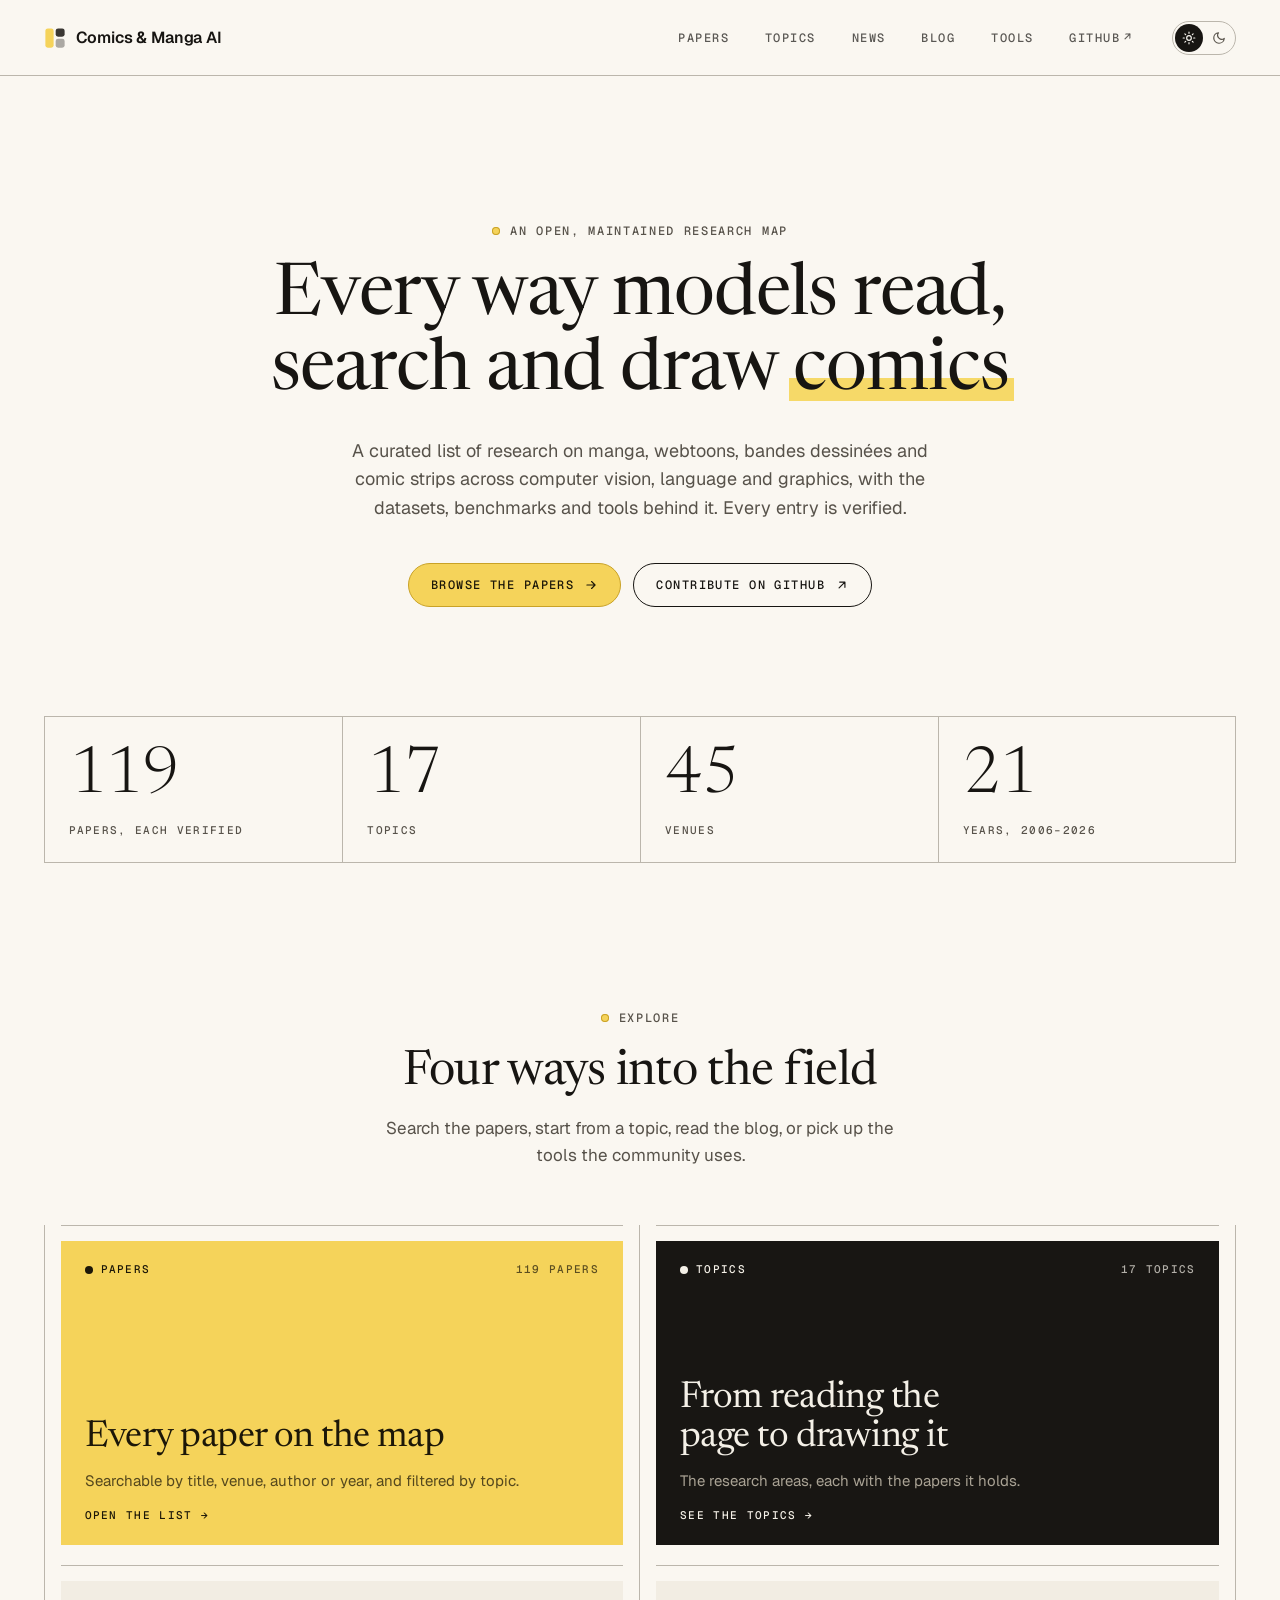
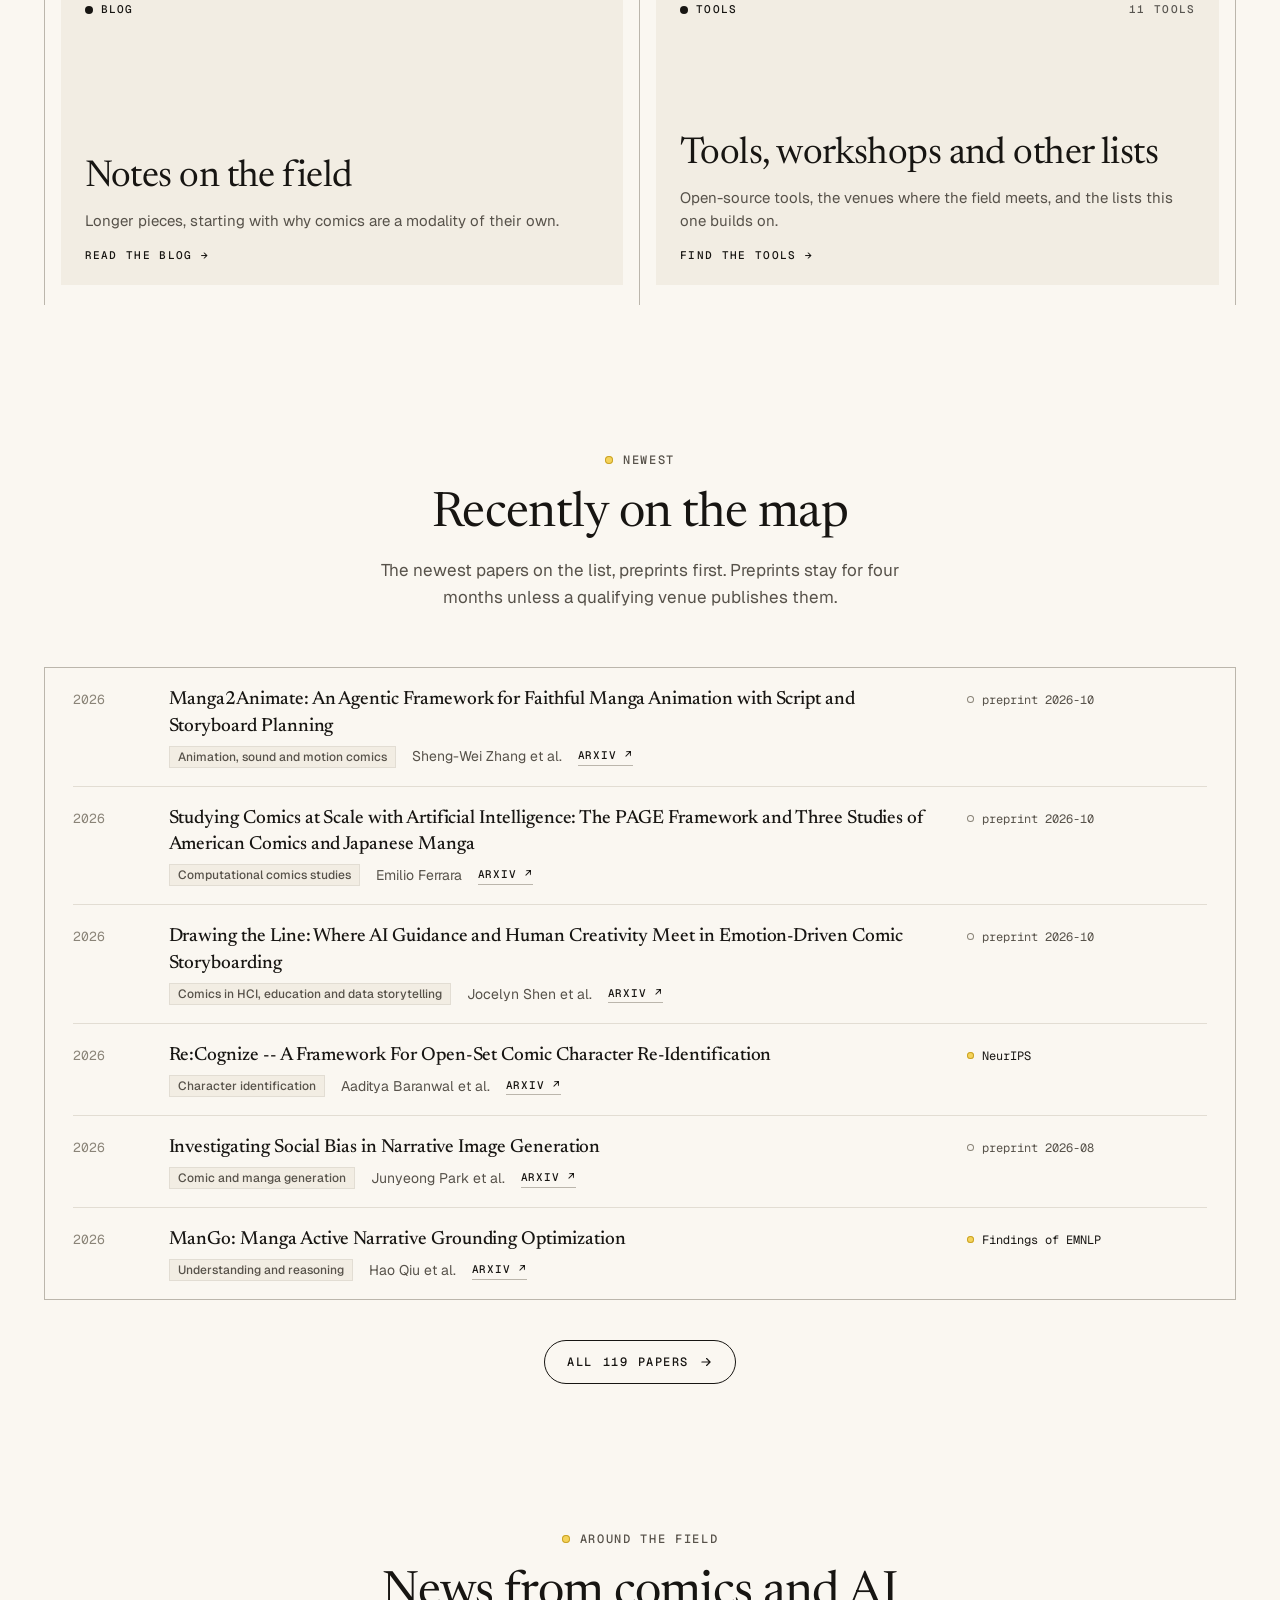
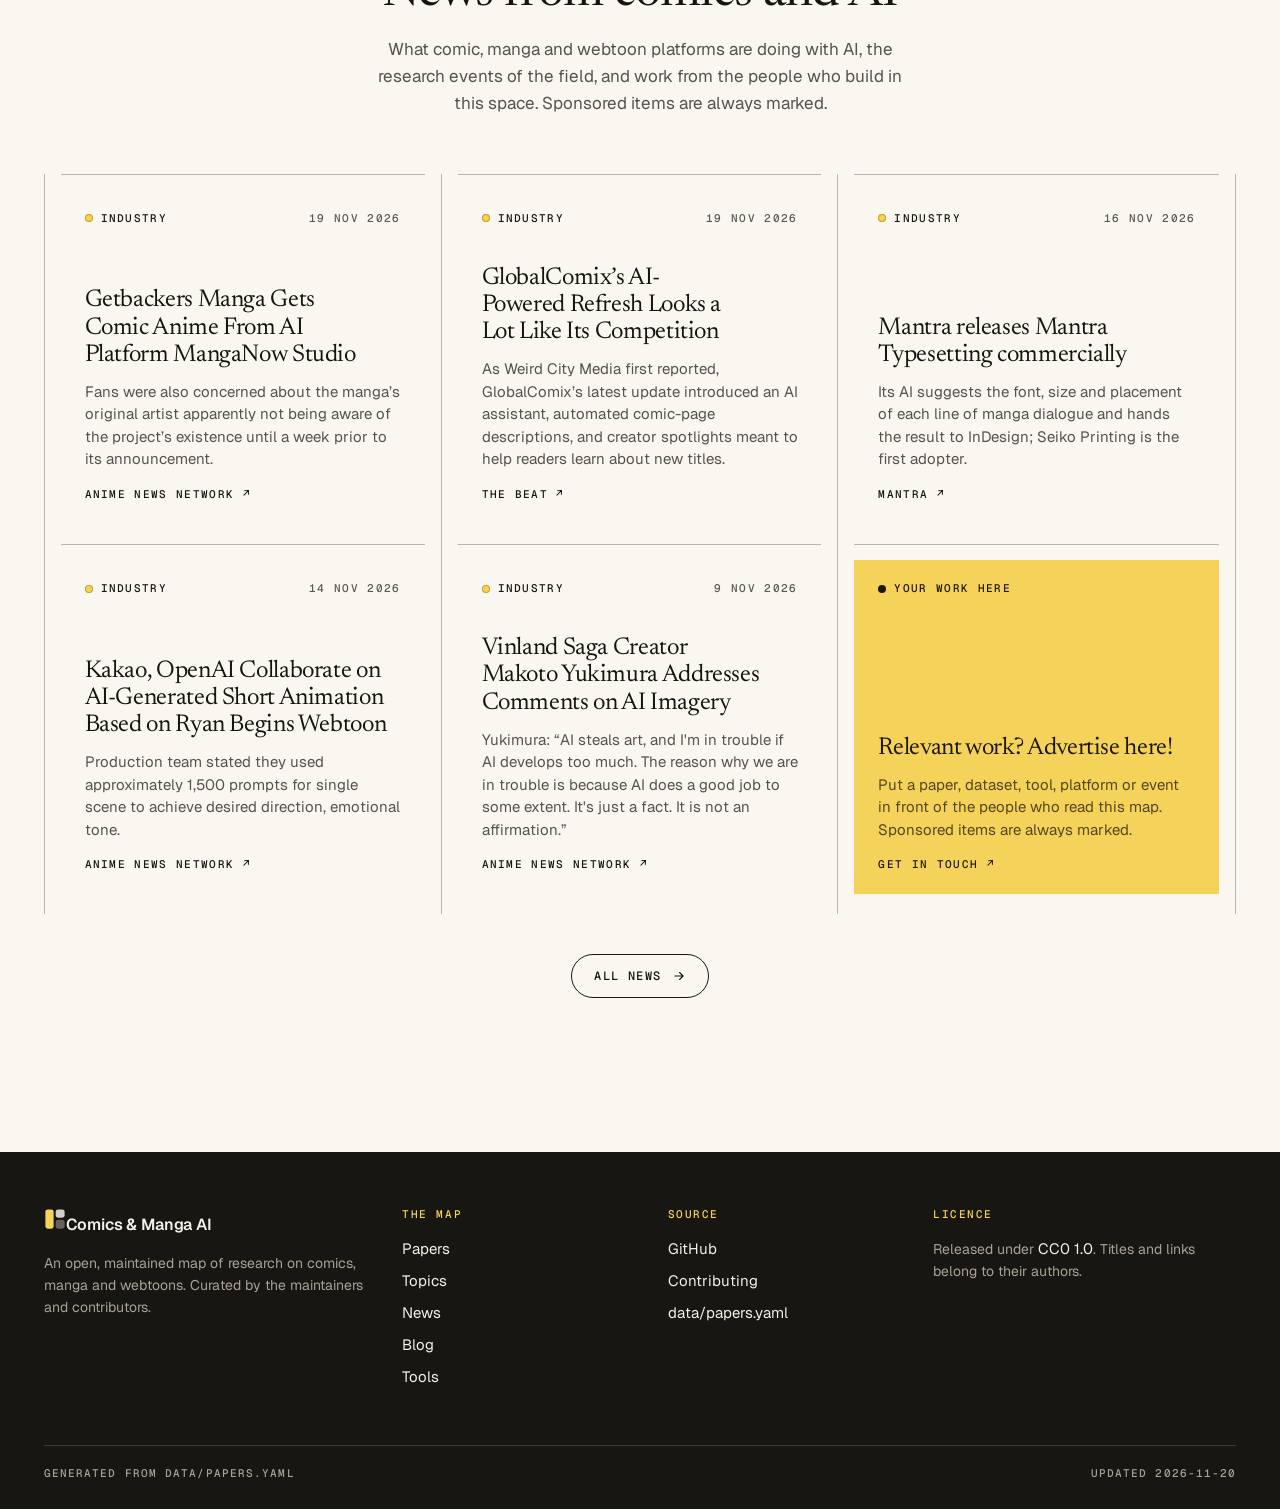
==== commit d22c11ef: "Site: no update schedule in reader-facing text The home lead, the News page's description and the bl" ====
--- a/docs/index.html
+++ b/docs/index.html
@@ -49,7 +49,7 @@
   <header class="hero">
     <p class="eyebrow">An open, maintained research map</p>
     <h1>Every way models read, search and draw <span class="hl">comics</span></h1>
-    <p class="lead">A curated list of research on manga, webtoons, bandes dessinées and comic strips across computer vision, language and graphics, with the datasets, benchmarks and tools behind it. Every entry is verified, and the list updates itself every two weeks.</p>
+    <p class="lead">A curated list of research on manga, webtoons, bandes dessinées and comic strips across computer vision, language and graphics, with the datasets, benchmarks and tools behind it. Every entry is verified.</p>
     <div class="cta">
       <a class="btn primary" href="papers.html">Browse the papers <svg viewBox="0 0 24 24" fill="none" stroke="currentColor" stroke-width="2" stroke-linecap="round" stroke-linejoin="round" aria-hidden="true"><path d="M5 12h14M13 6l6 6-6 6"/></svg></a>
       <a class="btn" data-repo="" href="https://github.com/eternal-f1ame/awesome-comics-ai">Contribute on GitHub <svg viewBox="0 0 24 24" fill="none" stroke="currentColor" stroke-width="2" stroke-linecap="round" stroke-linejoin="round" aria-hidden="true"><path d="M7 17 17 7M8 7h9v9"/></svg></a>
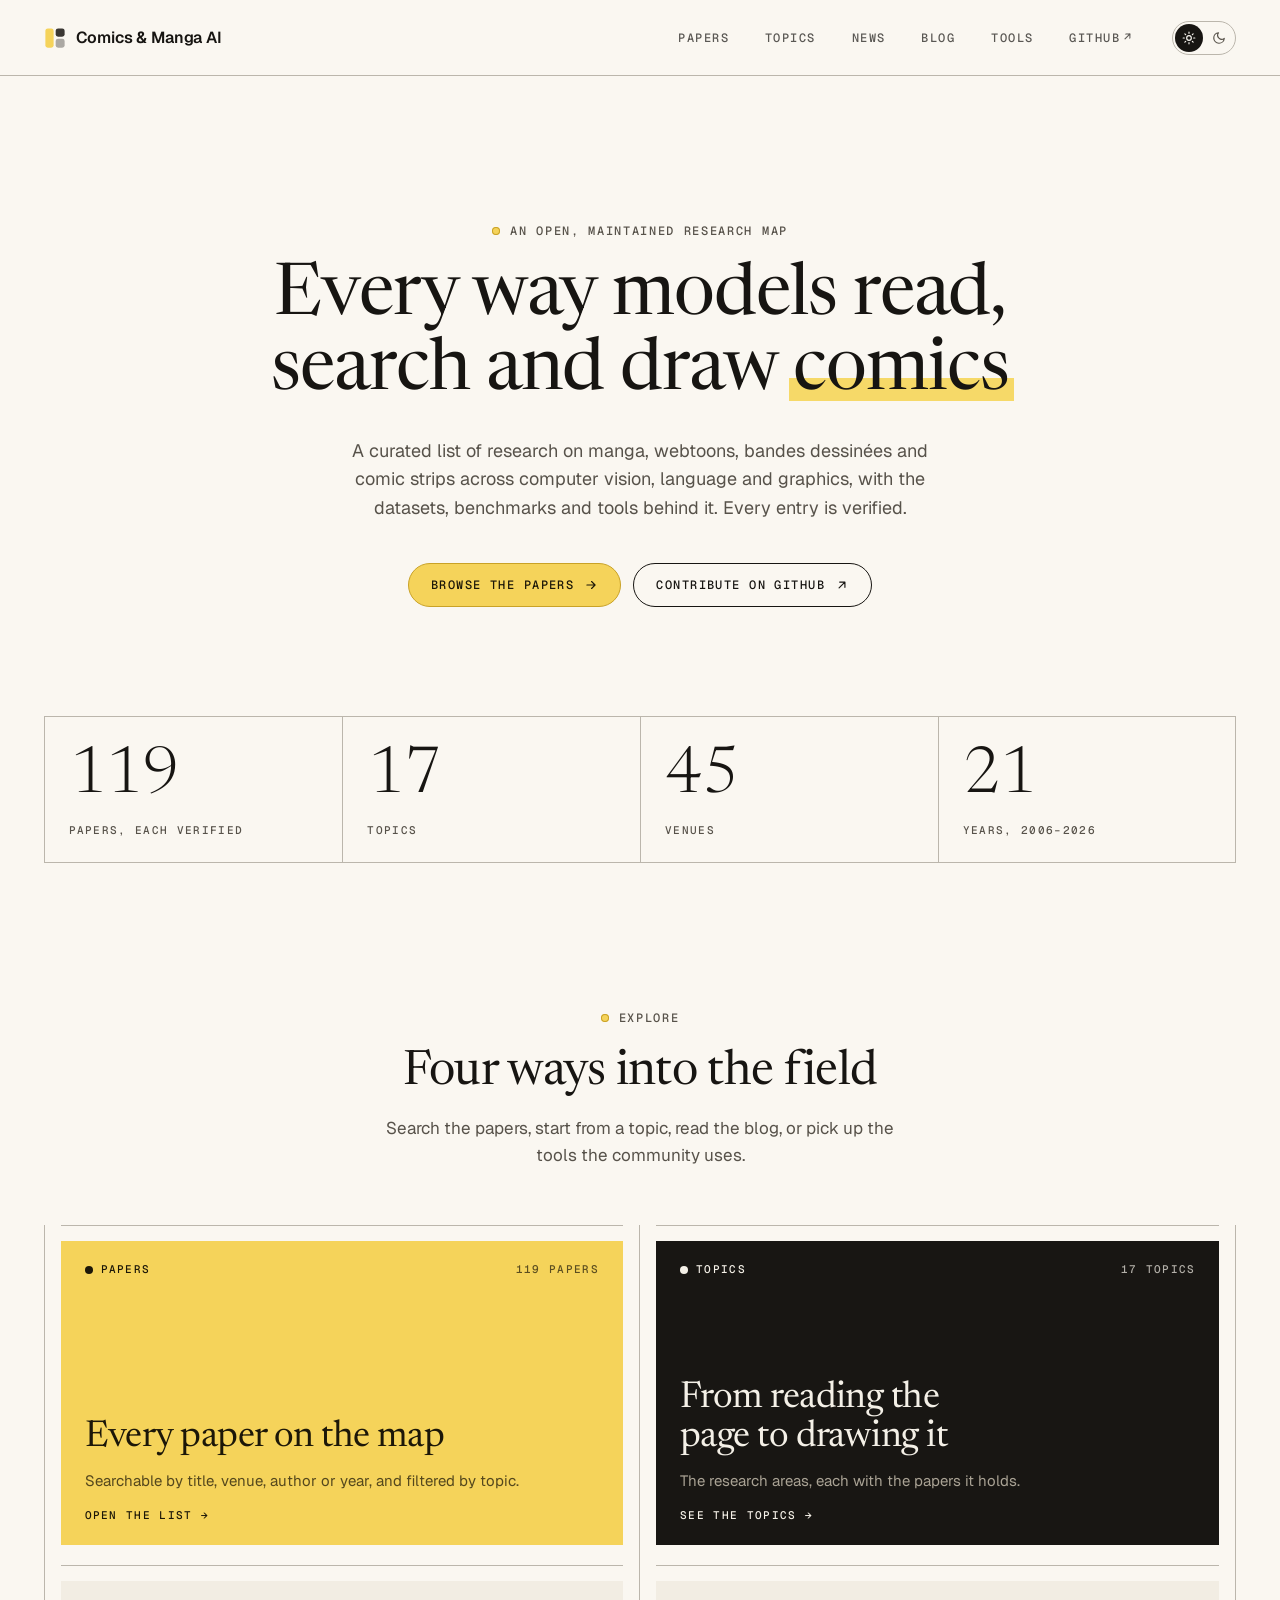
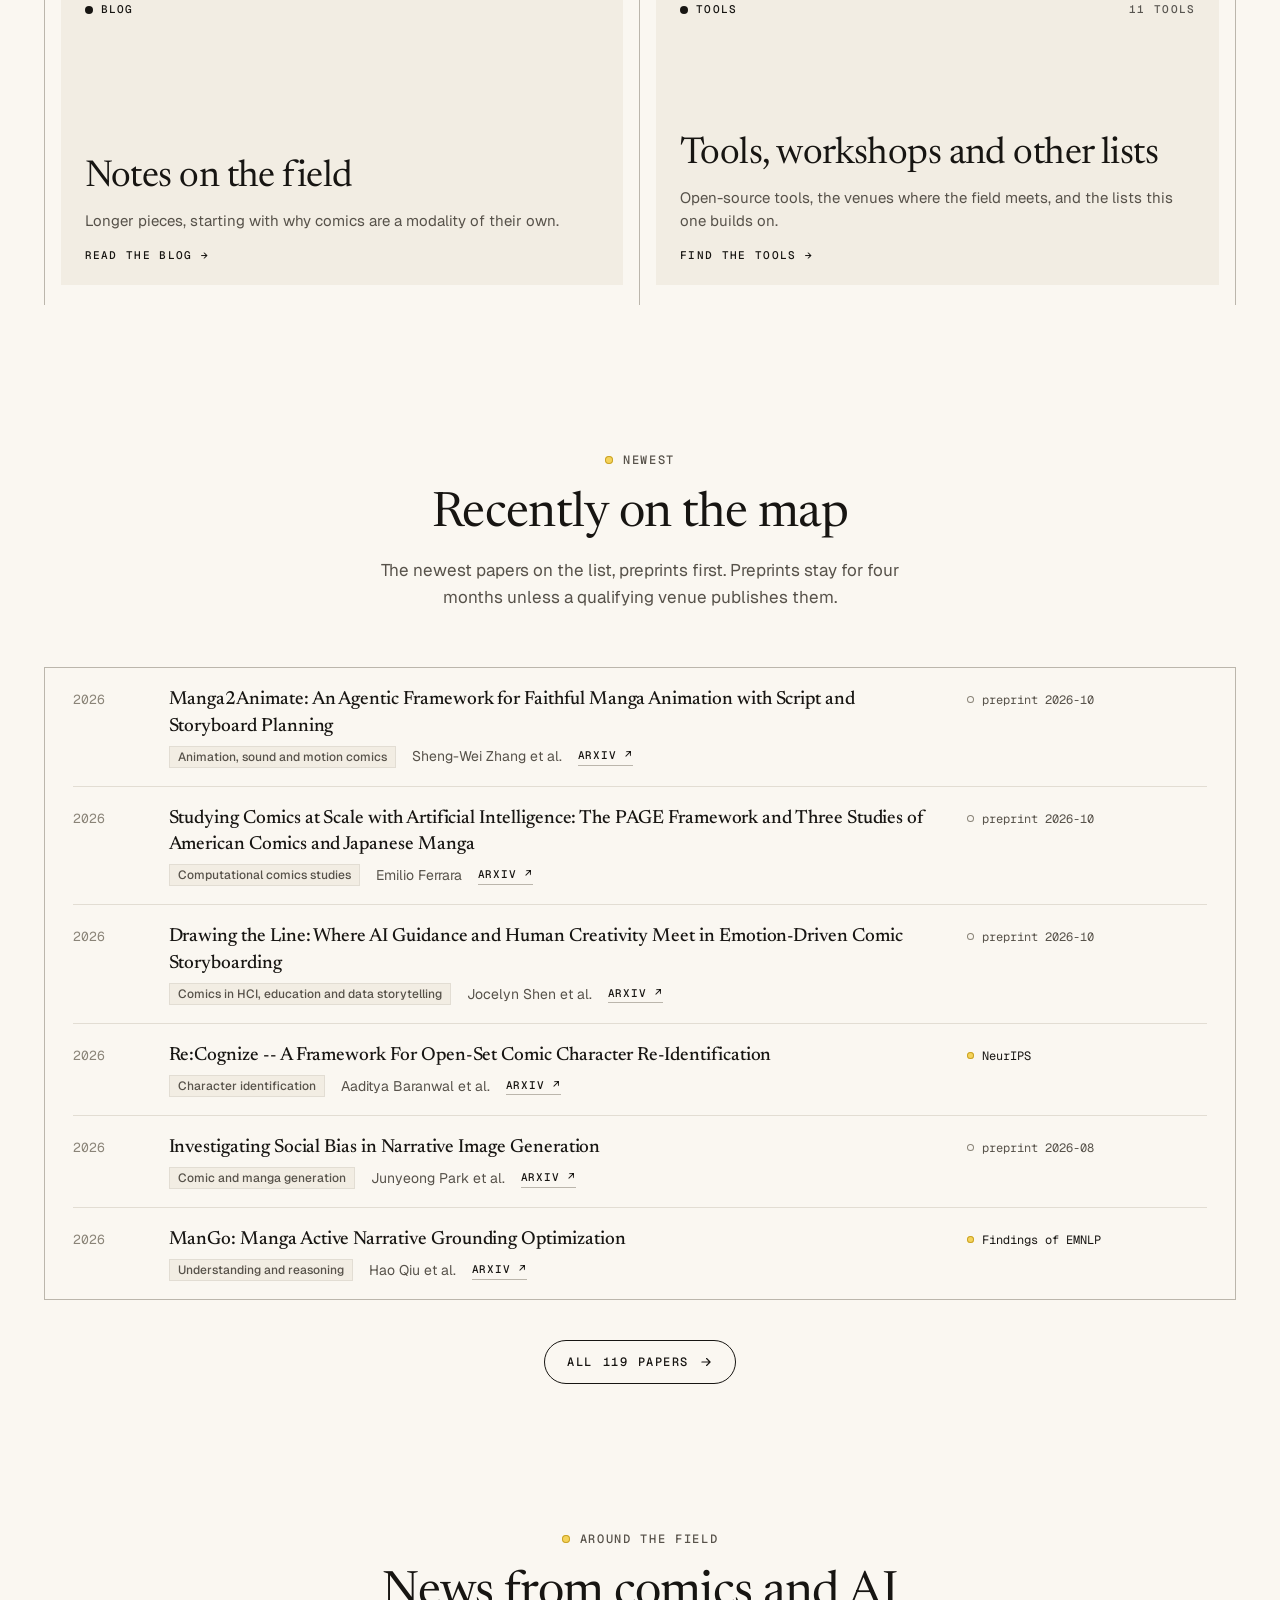
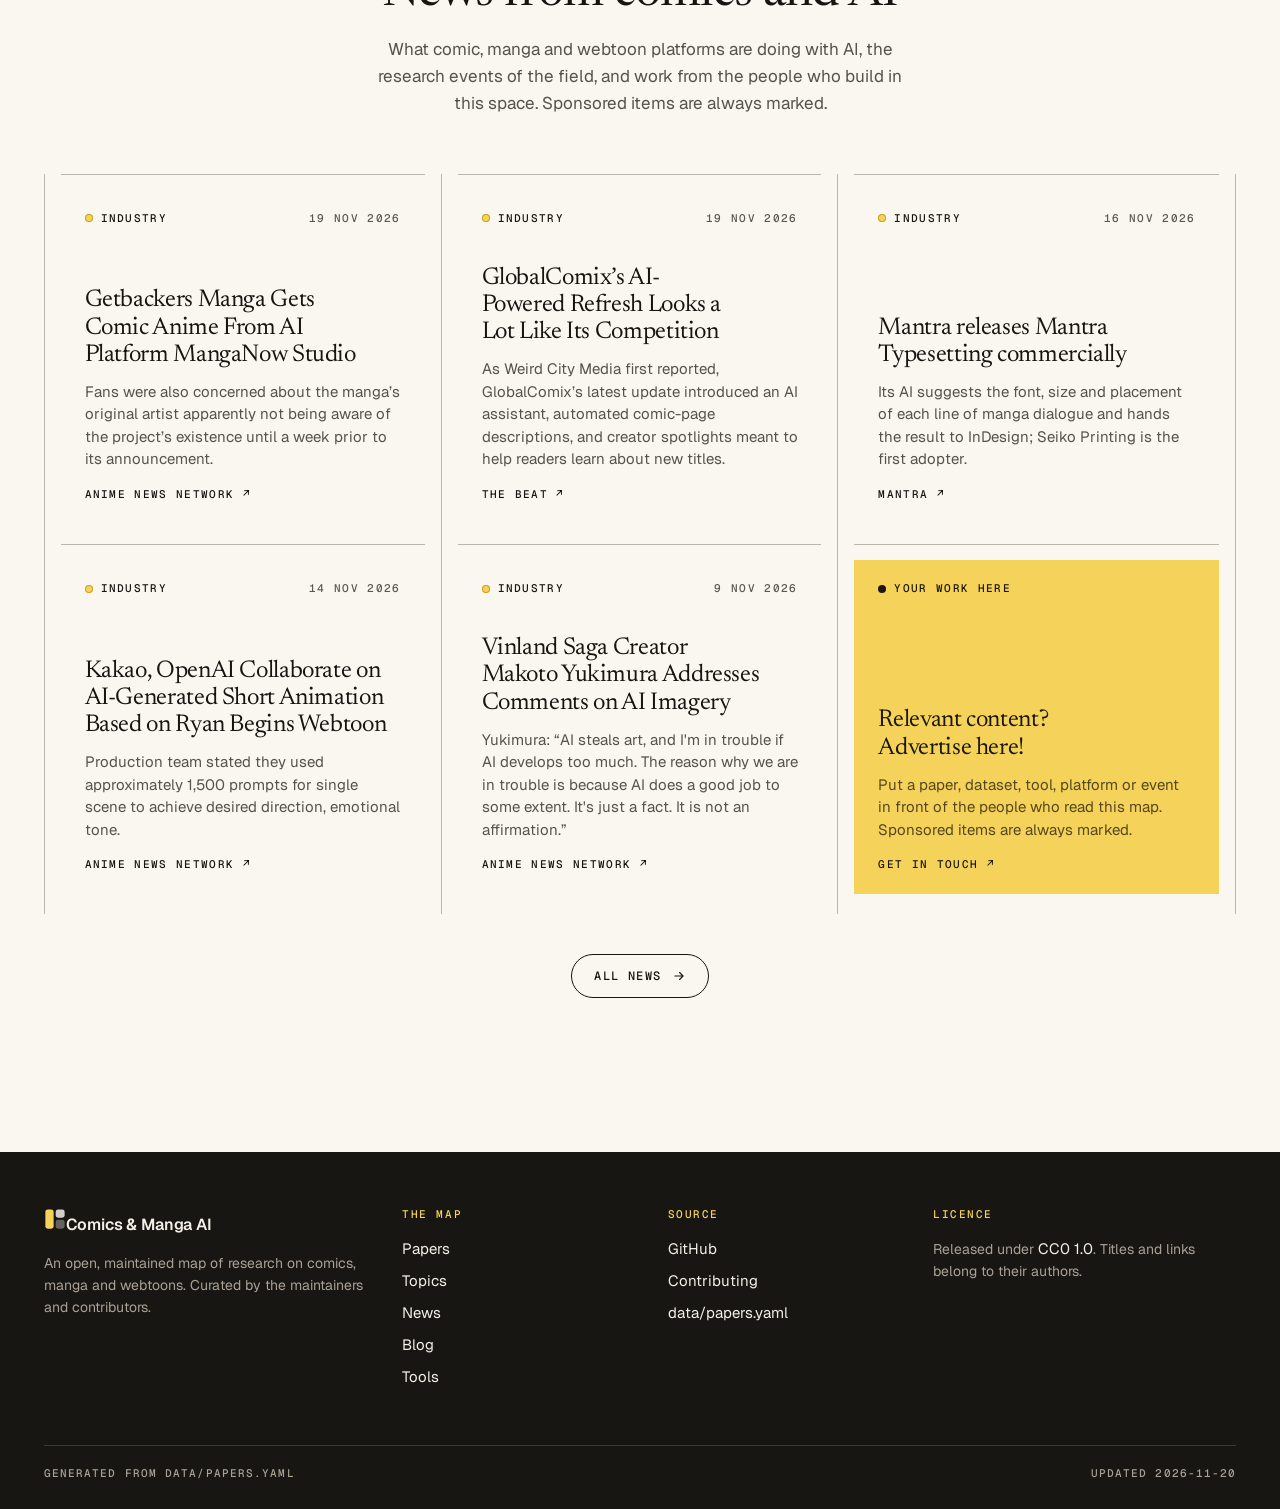
==== commit 1a6c5465: "Site: "Relevant content? Advertise here!" The advertise box and the form's heading now ask for relev" ====
--- a/docs/index.html
+++ b/docs/index.html
@@ -22,9 +22,9 @@
 <link rel="preconnect" href="https://fonts.googleapis.com">
 <link rel="preconnect" href="https://fonts.gstatic.com" crossorigin>
 <link href="https://fonts.googleapis.com/css2?family=Geist:wght@300;400;500;600&family=Geist+Mono:wght@400;500&family=Newsreader:ital,opsz,wght@0,6..72,300..600;1,6..72,300..600&display=swap" rel="stylesheet">
-<link rel="stylesheet" href="assets/site.css">
+<link rel="stylesheet" href="assets/site.css?v=bed0a020c4">
 <script>try { var t = localStorage.getItem("theme"); if (t) document.documentElement.setAttribute("data-theme", t); } catch (e) {}</script>
-<script src="assets/site.js" defer></script>
+<script src="assets/site.js?v=d1ffd172b6" defer></script>
 </head>
 <body data-page="home">
 <header class="top">
--- a/docs/assets/site.css
+++ b/docs/assets/site.css
@@ -108,6 +108,8 @@
 .tile.sun:hover { background: var(--accent-2); }
 /* a sponsored item: the tint of the page tiles, a hairline frame and its label in ochre, so it never passes for news */
 .tile.ad { box-shadow: inset 0 0 0 1px var(--accent-line); }
+button.tile { width: 100%; border: 0; margin: 0; text-align: left; font: inherit; cursor: pointer; }
+button.tile:focus-visible { outline: 2px solid var(--ink); outline-offset: -2px; }
 .tile.ad .k { color: var(--accent-text); }
 .tile .k { display: flex; align-items: center; gap: 0.5rem; font: 500 0.6875rem/1.2 var(--monof); letter-spacing: .12em; text-transform: uppercase; }
 .tile .k::before { content: ""; width: 0.5rem; height: 0.5rem; border-radius: 50%; background: currentColor; flex: none; }
@@ -186,6 +188,37 @@
 .reveal { opacity: 0; transform: translateY(1.125rem); transition: opacity .7s ease, transform .7s cubic-bezier(.2, .8, .2, 1); }
 .reveal.in { opacity: 1; transform: none; }
 .pill:focus-visible, .pick select:focus-visible, .tile:focus-visible, .btn:focus-visible, .nav a:focus-visible, .theme button:focus-visible, .brand:focus-visible, .foot a:focus-visible { outline: 2px solid var(--accent-line); outline-offset: 3px; }
+/* the advertise form: a dialog over the page, a sheet of the page's paper with hairlines and square corners */
+dialog.ask { width: min(38rem, calc(100vw - 2rem)); max-height: calc(100dvh - 2rem); margin: auto; padding: 0; border: 1px solid var(--rule); background: var(--bg); color: var(--ink); overflow: auto; overscroll-behavior: contain; }
+dialog.ask::backdrop { background: rgba(23, 21, 18, .42); backdrop-filter: blur(2px); }
+.ask-form, .ask-done { position: relative; padding: clamp(1.5rem, 4vw, 2.25rem); }
+.ask .eyebrow { margin-bottom: 0.875rem; }
+.ask h2 { margin: 0; font-family: var(--serif); font-weight: 400; font-size: clamp(1.75rem, 4vw, 2.25rem); line-height: 1.1; letter-spacing: -.01em; }
+.ask-lead { margin: 0.75rem 0 0; font-size: 0.9375rem; line-height: 1.55; color: var(--muted); }
+.ask-x { position: absolute; top: 0.75rem; right: 0.75rem; width: 2.25rem; height: 2.25rem; border: 0; background: transparent; color: var(--muted); font-size: 1.5rem; line-height: 1; cursor: pointer; }
+.ask-x:hover { color: var(--ink); }
+.ask-grid { display: grid; gap: 1.125rem; margin-top: 1.5rem; padding-top: 1.5rem; border-top: 1px solid var(--rule); }
+.ask .two { display: grid; grid-template-columns: 1fr 1fr; gap: 1.125rem; }
+.field label { display: block; margin-bottom: 0.4375rem; font: 500 0.6875rem/1.3 var(--monof); letter-spacing: .12em; text-transform: uppercase; color: var(--muted); }
+.field input, .field textarea { display: block; width: 100%; margin: 0; padding: 0.75rem 0.875rem; border: 1px solid var(--rule); border-radius: 0; background: var(--bg); color: var(--ink); font: 1rem/1.45 var(--sans); }
+.field textarea { resize: vertical; min-height: 5.5rem; }
+.field input:hover, .field textarea:hover { border-color: var(--faint); }
+.field input:focus-visible, .field textarea:focus-visible, .ask .pick select:focus-visible { border-color: var(--ink); outline: none; box-shadow: 0 0 0 1px var(--ink); }
+.ask .pick { position: relative; display: block; }
+.ask .pick select { height: 3rem; font-size: 0.875rem; letter-spacing: 0; text-transform: none; font-family: var(--sans); font-weight: 400; }
+.field .note { margin: 0.375rem 0 0; font-size: 0.8125rem; line-height: 1.45; color: var(--faint); }
+.ask .check { display: flex; gap: 0.625rem; align-items: flex-start; font-size: 0.9375rem; line-height: 1.45; cursor: pointer; }
+.ask .check input { flex: none; width: 1.125rem; height: 1.125rem; margin: 0.15rem 0 0; accent-color: var(--accent-line); }
+.ask .trap { position: absolute; left: -100vw; width: 1px; height: 1px; opacity: 0; }
+.ask form.tried :is(input, textarea, select):invalid { border-color: #b4532a; }
+.ask form.tried .check:has(input:invalid) span { color: #b4532a; }
+.ask-end { display: flex; align-items: center; flex-wrap: wrap; gap: 0.75rem 1.25rem; margin-top: 1.5rem; padding-top: 1.25rem; border-top: 1px solid var(--rule); }
+.ask-end .btn { cursor: pointer; }
+.ask-end .btn:disabled { opacity: .6; cursor: progress; }
+.ask-status { margin: 0; font-size: 0.875rem; line-height: 1.45; color: var(--muted); }
+.ask-status a { color: inherit; text-decoration-color: var(--accent-line); text-underline-offset: 3px; }
+.ask-done .btn { margin-top: 1.5rem; cursor: pointer; }
+@media (max-width: 34em) { .ask .two { grid-template-columns: 1fr; } }
 @media (prefers-reduced-motion: reduce) {
   *, *::before, *::after { animation: none !important; transition: none !important; }
   .reveal { opacity: 1; transform: none; }
@@ -200,6 +233,12 @@
 .post h1 { font-size: clamp(2.375rem, 5.4vw, 3.5rem); line-height: 1.06; margin: 0 0 1.125rem; text-wrap: balance; }
 .post .dek { font-family: var(--serif); font-size: 1.375rem; line-height: 1.45; color: var(--muted); margin: 0; }
 .post .byline { margin: 1.5rem 0 0; padding-bottom: 1.5rem; border-bottom: 1px solid var(--rule); font: 500 0.6875rem/1.5 var(--monof); letter-spacing: .1em; text-transform: uppercase; color: var(--faint); }
+.post .cover { margin: 2rem 0 0; }
+.post .cover img { display: block; width: 100%; height: auto; mix-blend-mode: multiply; }      /* line art on white: the white takes the colour of the page */
+.post .cover figcaption { margin-top: 0.625rem; font: 0.75rem/1.5 var(--sans); color: var(--faint); }
+.post .cover figcaption a { color: inherit; text-decoration-color: var(--accent-line); text-underline-offset: 3px; }
+@media (prefers-color-scheme: dark) { :root:not([data-theme="light"]) .post .cover img { filter: invert(1); mix-blend-mode: screen; } }      /* on the dark page the lines turn light */
+:root[data-theme="dark"] .post .cover img { filter: invert(1); mix-blend-mode: screen; }
 .prose { font-family: var(--serif); font-size: 1.25rem; line-height: 1.7; margin-top: 2.25rem; font-optical-sizing: auto; hanging-punctuation: first; }
 .prose p { margin: 0 0 1.15em; }
 .prose h2 { font-size: 1.75rem; line-height: 1.2; margin: 2.4em 0 0.6em; }
@@ -213,6 +252,12 @@
 .prose ol li { margin: 0 0 0.55em; padding-left: 0.25em; }
 .prose ol li::marker { font-family: var(--monof); font-size: 0.8em; color: var(--accent-text); }
 .prose ol small { display: block; font-size: 0.85em; color: var(--muted); }
+.prose ol.refs { font-family: var(--sans); font-size: 0.9375rem; line-height: 1.5; }
+.prose ul { margin: 0 0 1.4em; padding-left: 1.2em; }
+.prose ul li { margin: 0 0 0.55em; padding-left: 0.25em; }
+.prose ul li::marker { color: var(--accent-text); }
+.prose blockquote { margin: 0 0 1.6em; padding: 0.15em 0 0.15em 1.25rem; border-left: 3px solid var(--accent); font-style: italic; }
+.prose blockquote p:last-child { margin-bottom: 0; }
 .fig { margin: 2.25em 0 2.5em; padding: 1.25rem 0 0; border-top: 1px solid var(--ink); font-family: var(--sans); }
 .bars { display: flex; align-items: flex-end; gap: 0.375rem; height: 10rem; border-bottom: 1px solid var(--ink); }
 .bars div { flex: 1; background: var(--g3); height: 0; transition: height .9s cubic-bezier(.2, .8, .2, 1); position: relative; }
@@ -222,6 +267,8 @@
 .axis span { flex: 1; text-align: center; }
 .fig figcaption { margin-top: 0.875rem; font-size: 0.875rem; line-height: 1.5; color: var(--muted); }
 .fig figcaption b { color: var(--ink); font-weight: 600; }
+.fig.shot { padding-top: 0; border-top: 0; }                       /* a picture, not a chart: no rule above it */
+.fig.shot img { display: block; width: 100%; max-width: 34rem; height: auto; margin: 0 auto; border: 1px solid var(--rule); background: #fff; }
 .postend { margin-top: 3rem; padding-top: 1.5rem; border-top: 1px solid var(--rule); display: flex; justify-content: space-between; gap: 1rem; flex-wrap: wrap; font: 500 0.6875rem/1.4 var(--monof); letter-spacing: .12em; text-transform: uppercase; }
 .postend a { color: var(--ink); text-decoration: none; }
 .postend a:hover { text-decoration: underline; text-decoration-color: var(--accent-line); text-underline-offset: 3px; }
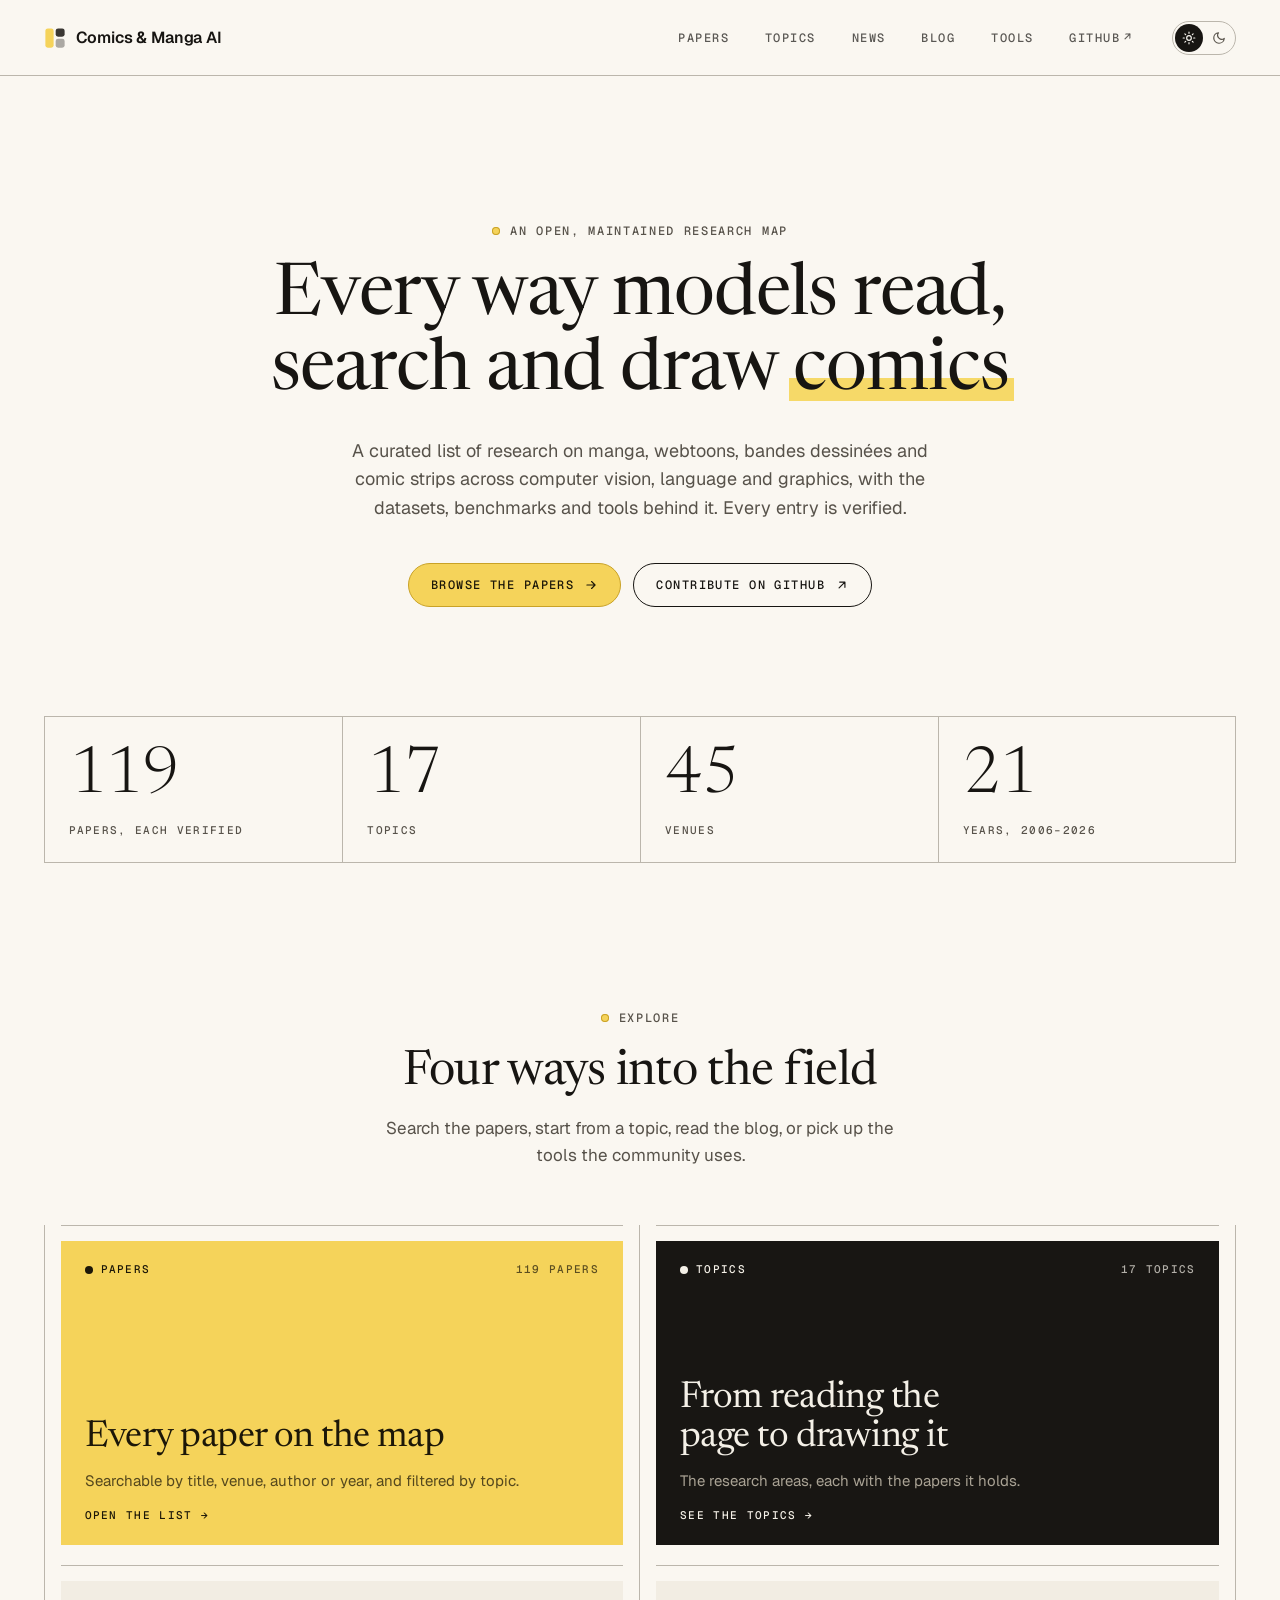
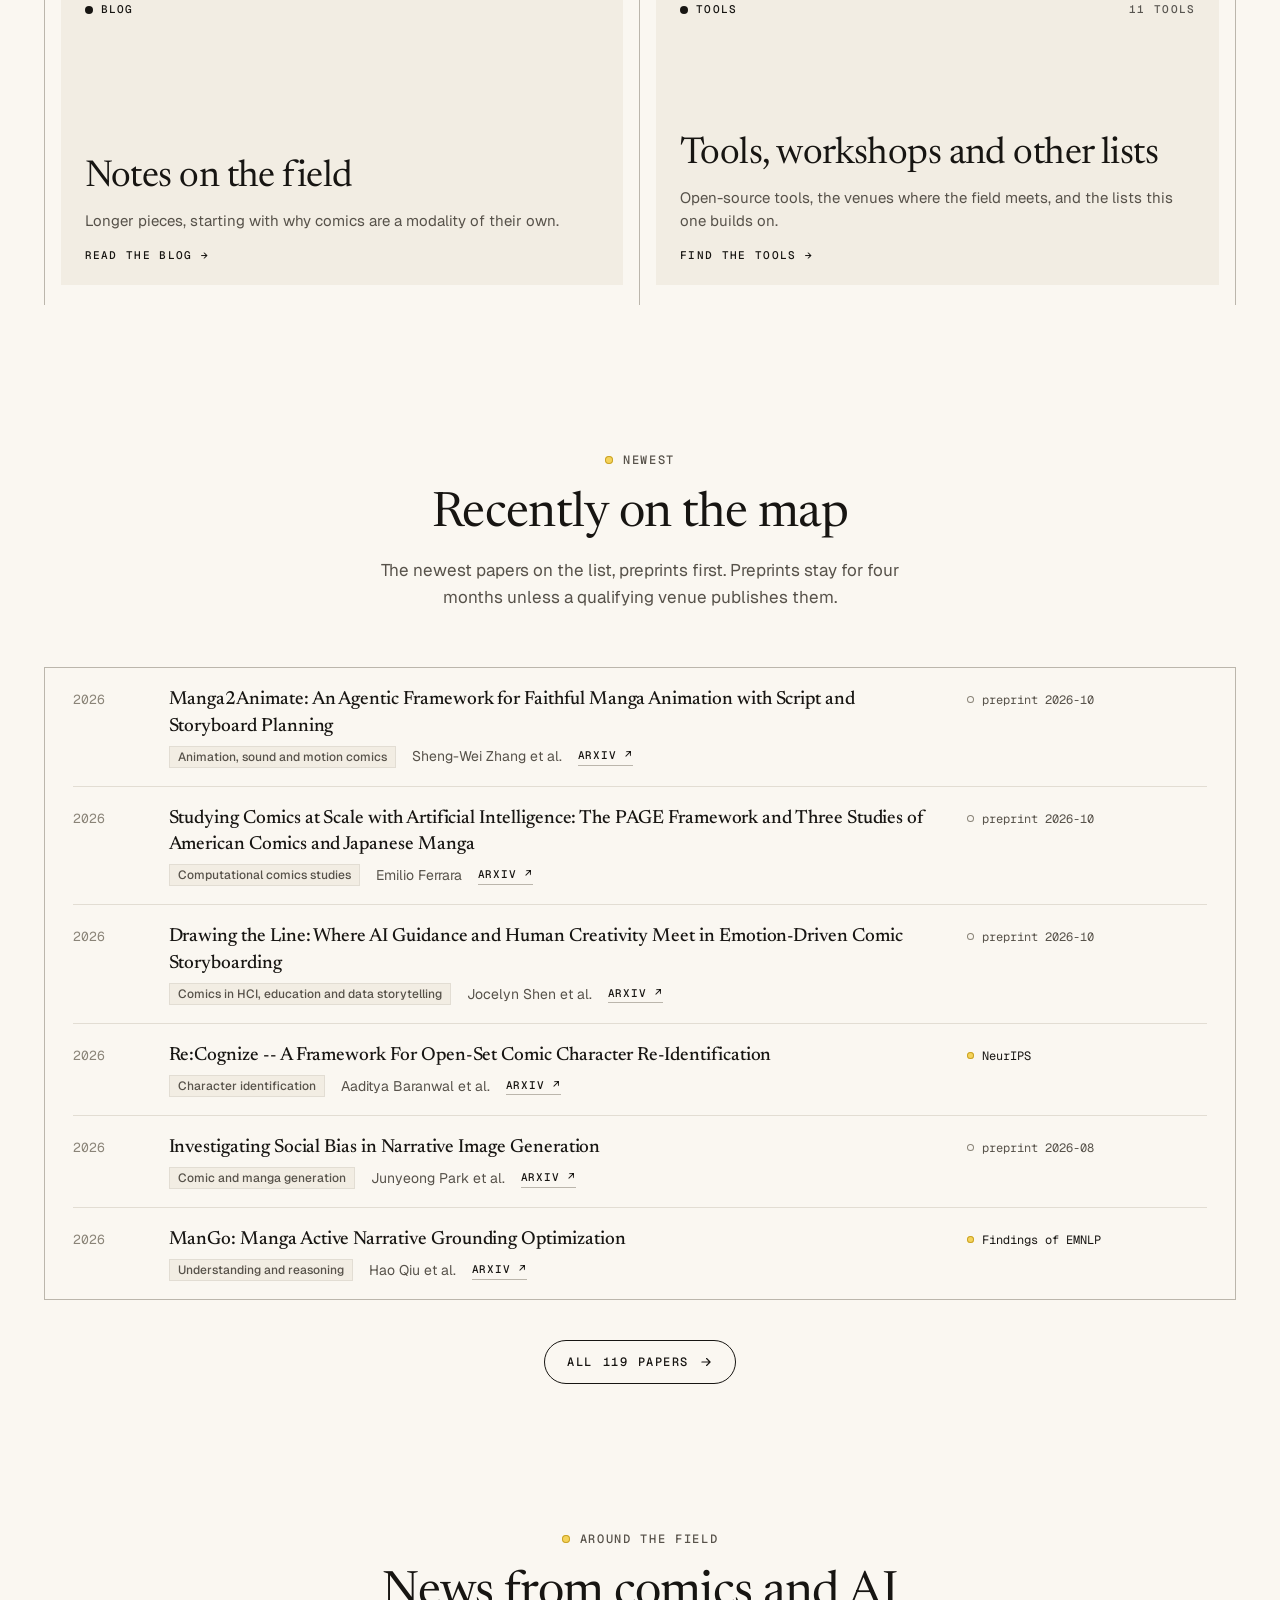
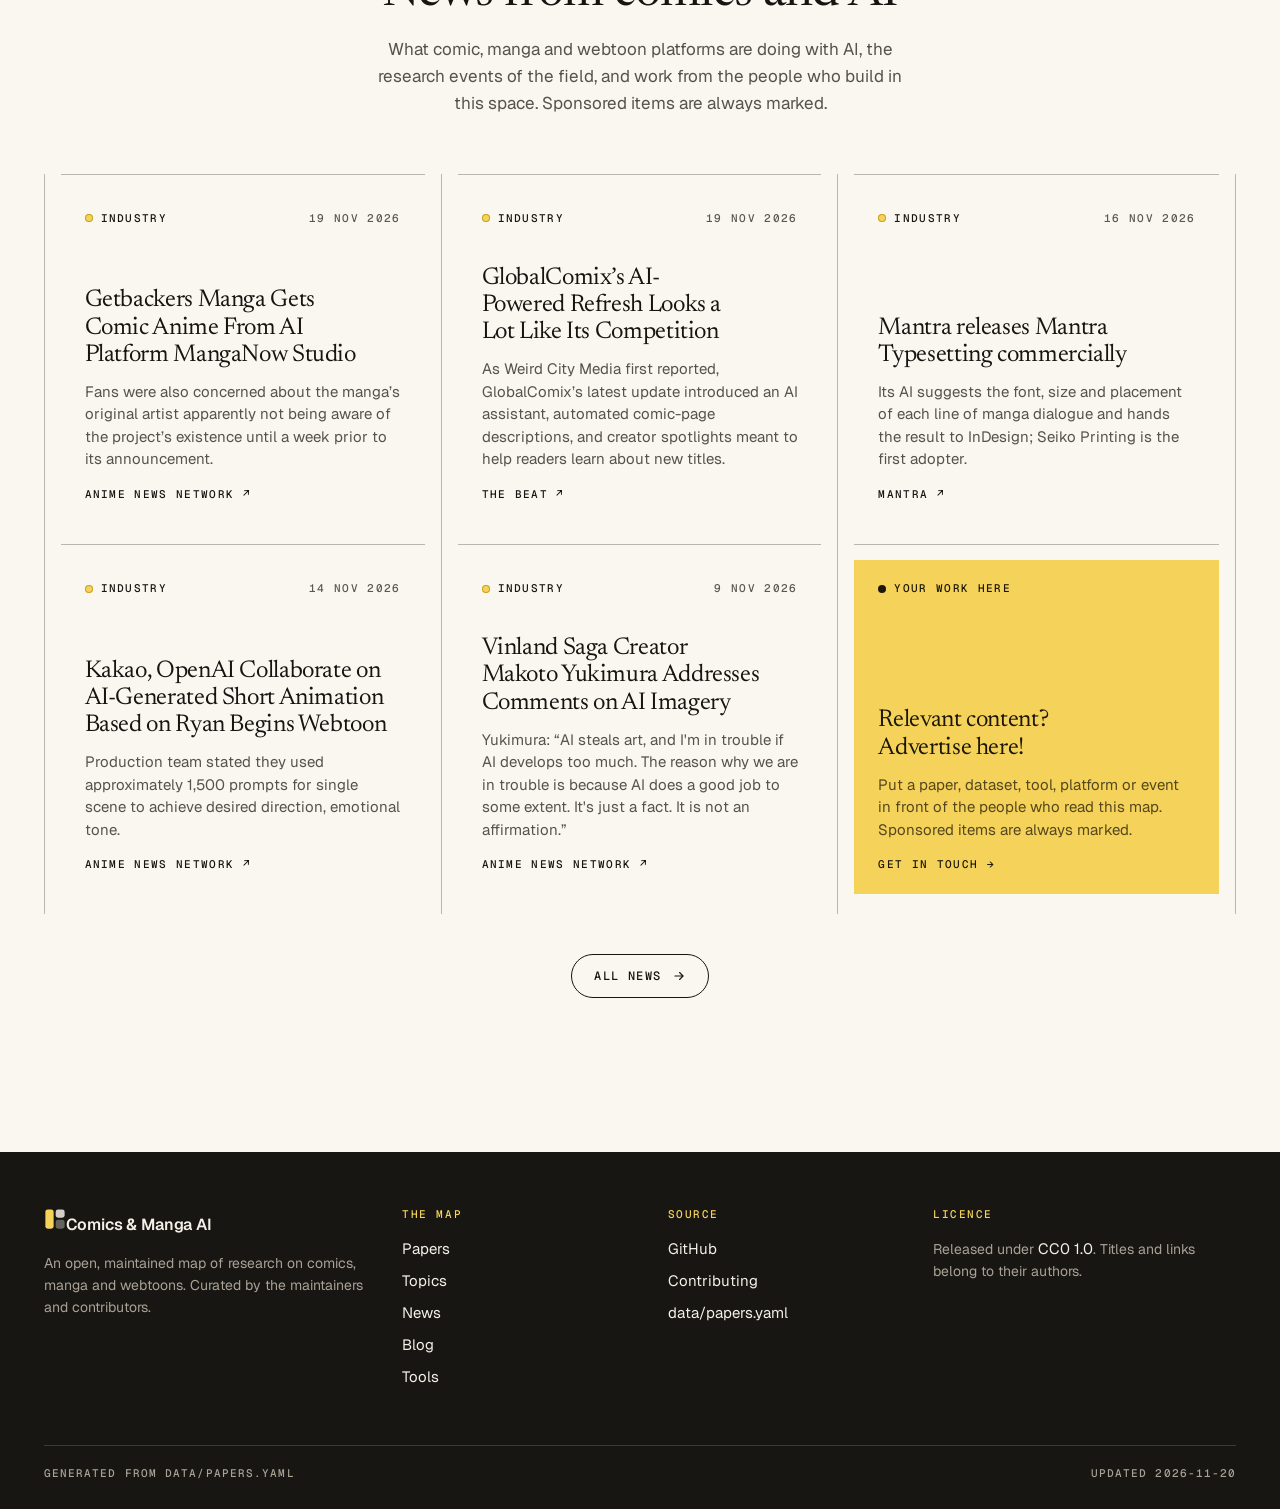
==== commit 314bd17f: "Site: the advertise form is on, with the maintainers' Web3Forms key FORM_KEY in site.js now holds th" ====
--- a/docs/index.html
+++ b/docs/index.html
@@ -22,9 +22,9 @@
 <link rel="preconnect" href="https://fonts.googleapis.com">
 <link rel="preconnect" href="https://fonts.gstatic.com" crossorigin>
 <link href="https://fonts.googleapis.com/css2?family=Geist:wght@300;400;500;600&family=Geist+Mono:wght@400;500&family=Newsreader:ital,opsz,wght@0,6..72,300..600;1,6..72,300..600&display=swap" rel="stylesheet">
-<link rel="stylesheet" href="assets/site.css?v=bed0a020c4">
+<link rel="stylesheet" href="assets/site.css?v=bb0a9d63f1">
 <script>try { var t = localStorage.getItem("theme"); if (t) document.documentElement.setAttribute("data-theme", t); } catch (e) {}</script>
-<script src="assets/site.js?v=d1ffd172b6" defer></script>
+<script src="assets/site.js?v=6eb98a7120" defer></script>
 </head>
 <body data-page="home">
 <header class="top">
--- a/docs/assets/site.css
+++ b/docs/assets/site.css
@@ -259,12 +259,6 @@
 .prose blockquote { margin: 0 0 1.6em; padding: 0.15em 0 0.15em 1.25rem; border-left: 3px solid var(--accent); font-style: italic; }
 .prose blockquote p:last-child { margin-bottom: 0; }
 .fig { margin: 2.25em 0 2.5em; padding: 1.25rem 0 0; border-top: 1px solid var(--ink); font-family: var(--sans); }
-.bars { display: flex; align-items: flex-end; gap: 0.375rem; height: 10rem; border-bottom: 1px solid var(--ink); }
-.bars div { flex: 1; background: var(--g3); height: 0; transition: height .9s cubic-bezier(.2, .8, .2, 1); position: relative; }
-.bars div.hot { background: var(--accent); box-shadow: inset 0 0 0 1px var(--accent-line); }
-.bars div span { position: absolute; top: -1.25rem; left: 50%; transform: translateX(-50%); font-size: 0.6875rem; color: var(--muted); }
-.axis { display: flex; gap: 0.375rem; margin-top: 0.5rem; font-size: 0.6875rem; color: var(--faint); }
-.axis span { flex: 1; text-align: center; }
 .fig figcaption { margin-top: 0.875rem; font-size: 0.875rem; line-height: 1.5; color: var(--muted); }
 .fig figcaption b { color: var(--ink); font-weight: 600; }
 .fig.shot { padding-top: 0; border-top: 0; }                       /* a picture, not a chart: no rule above it */
